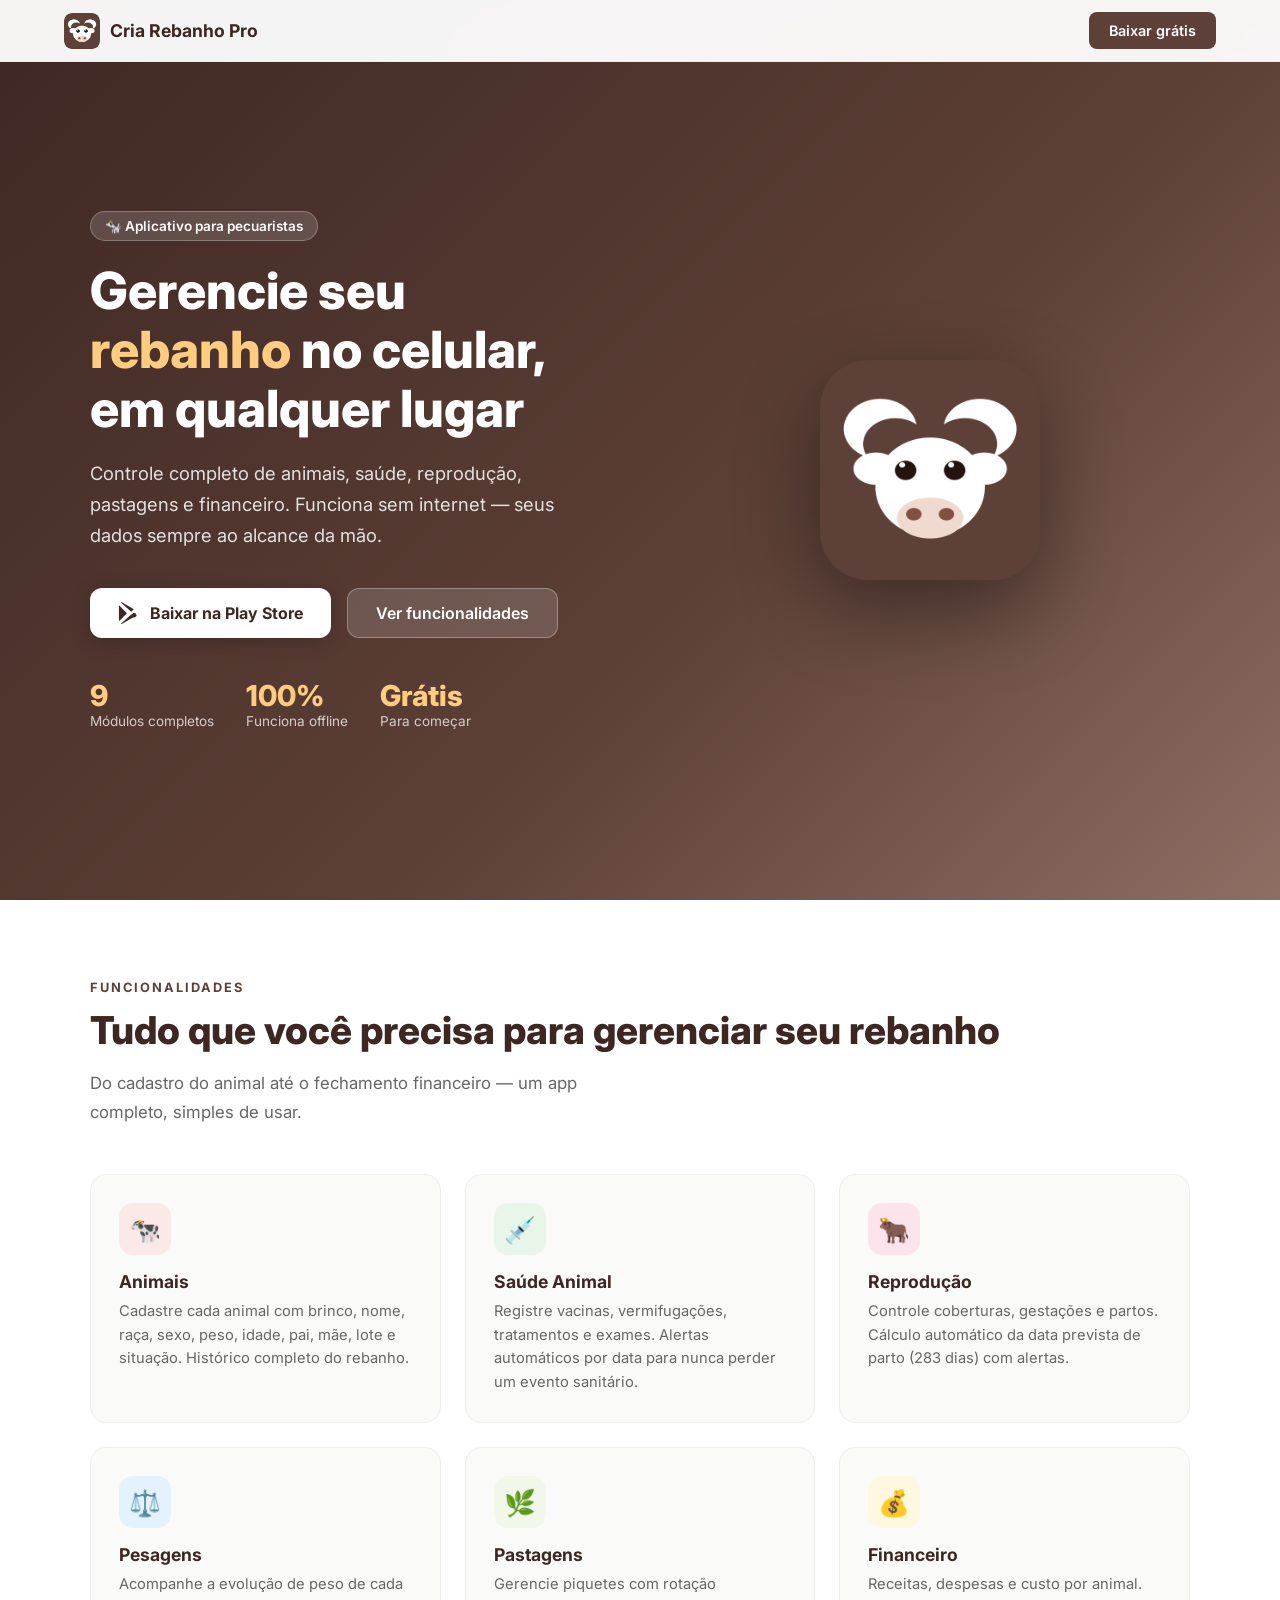
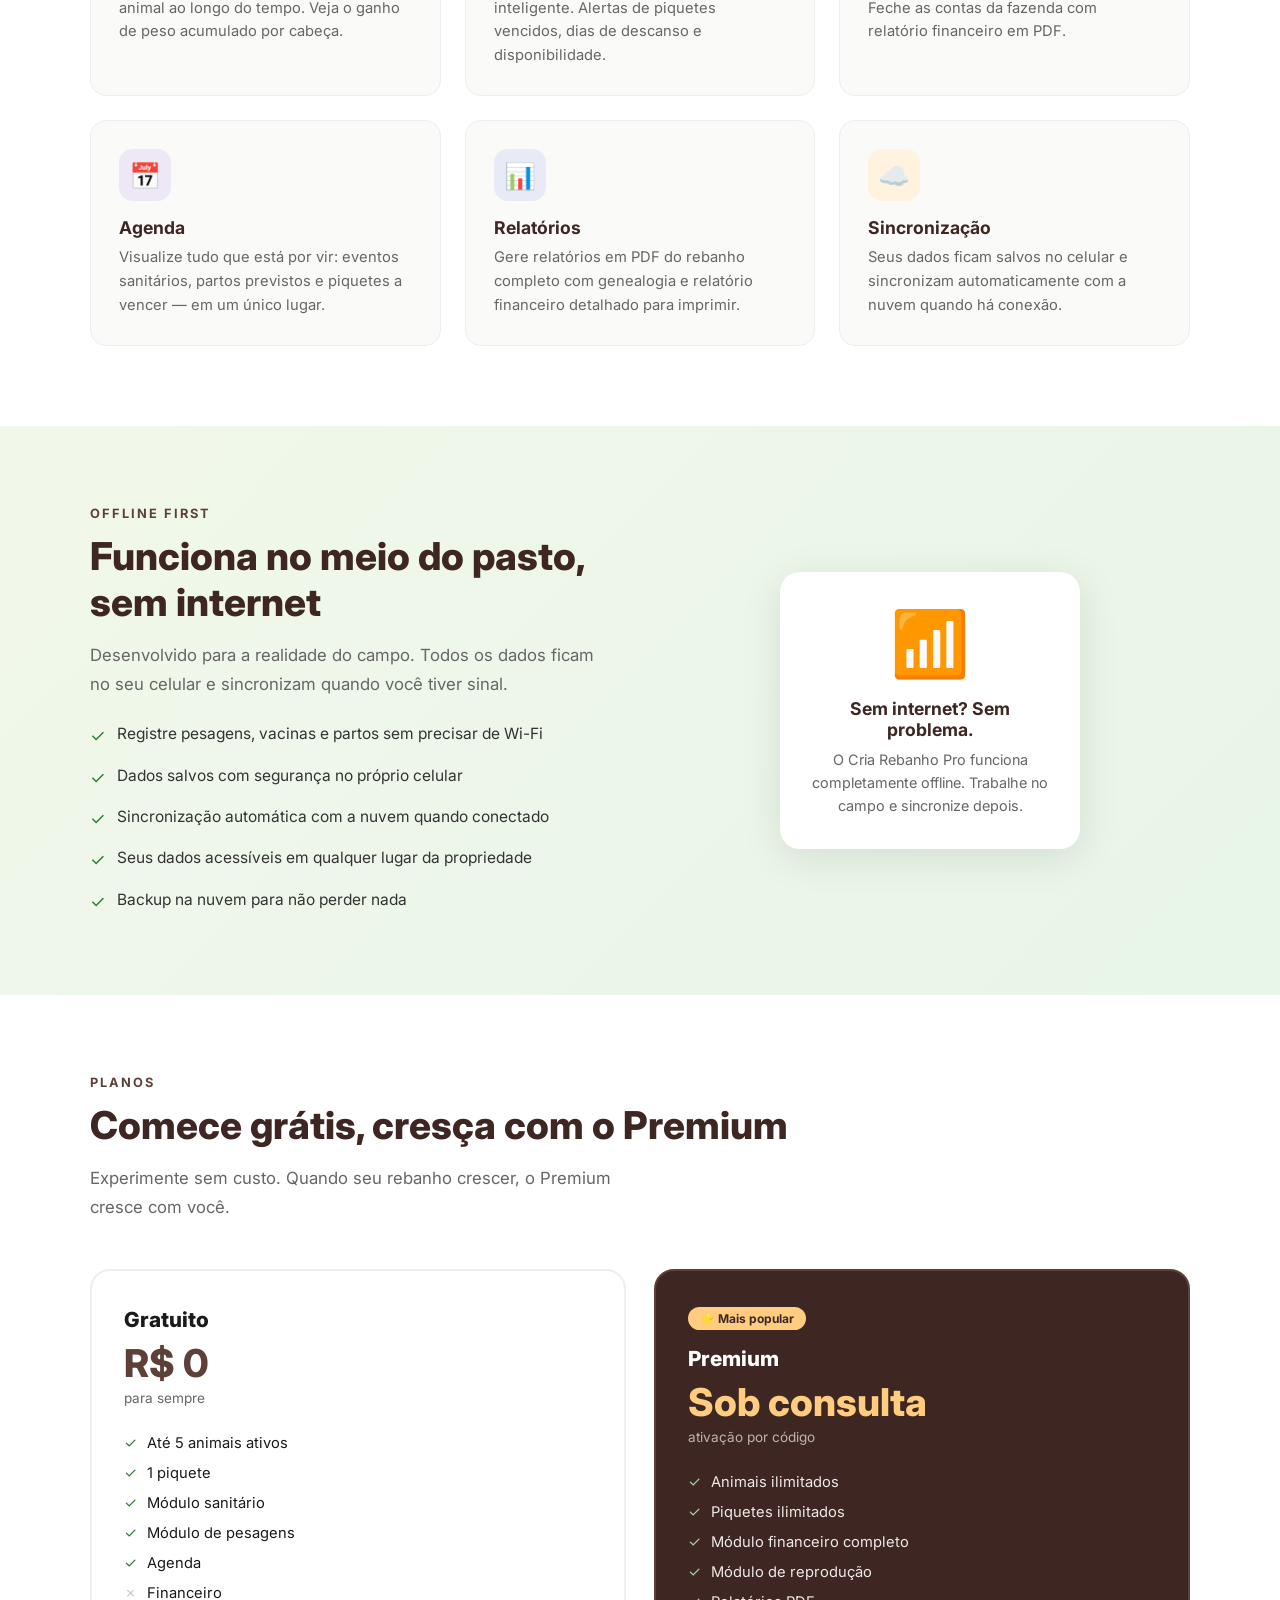
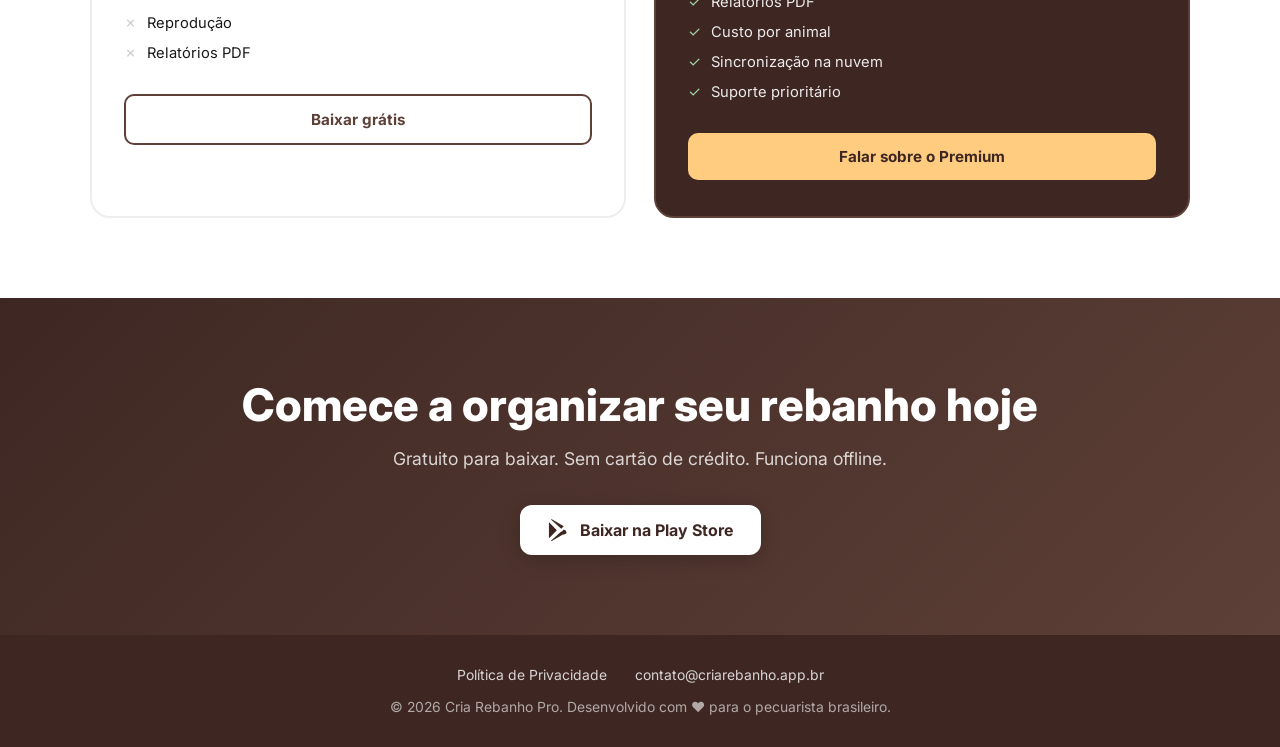
==== index.html @ fad36504 "Site inicial do Cria Rebanho Pro" ====
<!DOCTYPE html>
<html lang="pt-BR">
<head>
  <meta charset="UTF-8">
  <meta name="viewport" content="width=device-width, initial-scale=1.0">
  <title>Cria Rebanho Pro — Gestão de Pecuária no Celular</title>
  <meta name="description" content="Aplicativo de gestão de rebanho bovino para pequenas e médias propriedades rurais. Controle de animais, sanitário, reprodução, pesagens, pastagens e financeiro.">
  <link rel="icon" type="image/png" href="img/icon.png">
  <link href="https://fonts.googleapis.com/css2?family=Inter:wght@400;500;600;700;800&display=swap" rel="stylesheet">
  <style>
    *, *::before, *::after { box-sizing: border-box; margin: 0; padding: 0; }

    :root {
      --marrom: #5D4037;
      --marrom-escuro: #3E2723;
      --marrom-claro: #8D6E63;
      --verde: #2E7D32;
      --laranja: #E65100;
      --bg: #FAFAF8;
      --texto: #1a1a1a;
      --cinza: #666;
    }

    body { font-family: 'Inter', sans-serif; background: var(--bg); color: var(--texto); }

    /* NAV */
    nav {
      position: fixed; top: 0; width: 100%; background: rgba(255,255,255,0.95);
      backdrop-filter: blur(10px); border-bottom: 1px solid #eee;
      display: flex; align-items: center; justify-content: space-between;
      padding: 12px 5%; z-index: 100;
    }
    .nav-logo { display: flex; align-items: center; gap: 10px; text-decoration: none; }
    .nav-logo img { width: 36px; height: 36px; border-radius: 8px; }
    .nav-logo span { font-weight: 700; font-size: 1.1rem; color: var(--marrom-escuro); }
    .nav-btn {
      background: var(--marrom); color: #fff; padding: 10px 20px;
      border-radius: 8px; text-decoration: none; font-weight: 600; font-size: 0.9rem;
      transition: background 0.2s;
    }
    .nav-btn:hover { background: var(--marrom-escuro); }

    /* HERO */
    .hero {
      min-height: 100vh; display: flex; align-items: center;
      background: linear-gradient(135deg, var(--marrom-escuro) 0%, var(--marrom) 60%, #8D6E63 100%);
      padding: 100px 5% 60px;
    }
    .hero-inner { max-width: 1100px; margin: 0 auto; display: flex; align-items: center; gap: 60px; flex-wrap: wrap; }
    .hero-text { flex: 1; min-width: 300px; }
    .hero-badge {
      display: inline-block; background: rgba(255,255,255,0.15); color: #fff;
      padding: 6px 14px; border-radius: 20px; font-size: 0.85rem; font-weight: 600;
      margin-bottom: 20px; border: 1px solid rgba(255,255,255,0.25);
    }
    .hero h1 { font-size: clamp(2rem, 5vw, 3.2rem); font-weight: 800; color: #fff; line-height: 1.15; margin-bottom: 20px; }
    .hero h1 span { color: #FFCC80; }
    .hero p { font-size: 1.15rem; color: rgba(255,255,255,0.85); line-height: 1.7; margin-bottom: 36px; max-width: 520px; }
    .hero-buttons { display: flex; gap: 16px; flex-wrap: wrap; }
    .btn-primary {
      display: flex; align-items: center; gap: 10px;
      background: #fff; color: var(--marrom-escuro);
      padding: 14px 28px; border-radius: 12px; text-decoration: none;
      font-weight: 700; font-size: 1rem; transition: transform 0.2s, box-shadow 0.2s;
      box-shadow: 0 4px 20px rgba(0,0,0,0.2);
    }
    .btn-primary:hover { transform: translateY(-2px); box-shadow: 0 8px 30px rgba(0,0,0,0.3); }
    .btn-secondary {
      display: flex; align-items: center; gap: 10px;
      background: rgba(255,255,255,0.15); color: #fff;
      padding: 14px 28px; border-radius: 12px; text-decoration: none;
      font-weight: 600; font-size: 1rem; border: 1px solid rgba(255,255,255,0.3);
      transition: background 0.2s;
    }
    .btn-secondary:hover { background: rgba(255,255,255,0.25); }
    .hero-image { flex: 1; min-width: 260px; display: flex; justify-content: center; }
    .hero-icon {
      width: 220px; height: 220px; border-radius: 48px;
      box-shadow: 0 30px 80px rgba(0,0,0,0.4);
      animation: float 4s ease-in-out infinite;
    }
    @keyframes float {
      0%, 100% { transform: translateY(0); }
      50% { transform: translateY(-16px); }
    }
    .hero-stats { display: flex; gap: 32px; margin-top: 40px; flex-wrap: wrap; }
    .stat { color: #fff; }
    .stat-num { font-size: 1.8rem; font-weight: 800; color: #FFCC80; }
    .stat-label { font-size: 0.85rem; color: rgba(255,255,255,0.75); }

    /* SEÇÕES */
    section { padding: 80px 5%; }
    .section-inner { max-width: 1100px; margin: 0 auto; }
    .section-tag { font-size: 0.8rem; font-weight: 700; text-transform: uppercase; letter-spacing: 2px; color: var(--marrom); margin-bottom: 12px; }
    .section-title { font-size: clamp(1.6rem, 3vw, 2.4rem); font-weight: 800; color: var(--marrom-escuro); margin-bottom: 16px; }
    .section-sub { font-size: 1.05rem; color: var(--cinza); max-width: 560px; line-height: 1.7; }

    /* MÓDULOS */
    .modulos { background: #fff; }
    .modulos-grid {
      display: grid; grid-template-columns: repeat(auto-fit, minmax(280px, 1fr));
      gap: 24px; margin-top: 48px;
    }
    .modulo-card {
      background: var(--bg); border-radius: 16px; padding: 28px;
      border: 1px solid #eee; transition: transform 0.2s, box-shadow 0.2s;
    }
    .modulo-card:hover { transform: translateY(-4px); box-shadow: 0 12px 40px rgba(0,0,0,0.08); }
    .modulo-icon {
      width: 52px; height: 52px; border-radius: 14px;
      display: flex; align-items: center; justify-content: center;
      font-size: 1.6rem; margin-bottom: 16px;
    }
    .modulo-card h3 { font-size: 1.1rem; font-weight: 700; color: var(--marrom-escuro); margin-bottom: 8px; }
    .modulo-card p { font-size: 0.92rem; color: var(--cinza); line-height: 1.6; }

    /* FUNCIONA OFFLINE */
    .offline { background: linear-gradient(135deg, #F1F8E9, #E8F5E9); }
    .offline-inner { display: flex; align-items: center; gap: 60px; flex-wrap: wrap; }
    .offline-text { flex: 1; min-width: 280px; }
    .offline-list { list-style: none; margin-top: 24px; display: flex; flex-direction: column; gap: 14px; }
    .offline-list li { display: flex; align-items: flex-start; gap: 12px; font-size: 0.97rem; color: #333; line-height: 1.5; }
    .check { color: var(--verde); font-size: 1.1rem; margin-top: 1px; }
    .offline-visual { flex: 1; min-width: 260px; display: flex; justify-content: center; }
    .offline-box {
      background: #fff; border-radius: 20px; padding: 32px;
      box-shadow: 0 8px 40px rgba(0,0,0,0.1); text-align: center; max-width: 300px;
    }
    .offline-box .icon-big { font-size: 4rem; margin-bottom: 16px; }
    .offline-box h4 { font-size: 1.1rem; font-weight: 700; color: var(--marrom-escuro); margin-bottom: 8px; }
    .offline-box p { font-size: 0.9rem; color: var(--cinza); line-height: 1.6; }

    /* PLANOS */
    .planos { background: #fff; }
    .planos-grid { display: grid; grid-template-columns: repeat(auto-fit, minmax(280px, 1fr)); gap: 28px; margin-top: 48px; }
    .plano-card {
      border-radius: 20px; padding: 36px 32px; border: 2px solid #eee;
      transition: transform 0.2s;
    }
    .plano-card:hover { transform: translateY(-4px); }
    .plano-card.destaque { border-color: var(--marrom); background: var(--marrom-escuro); color: #fff; }
    .plano-badge {
      display: inline-block; background: #FFCC80; color: var(--marrom-escuro);
      padding: 4px 12px; border-radius: 20px; font-size: 0.75rem; font-weight: 700;
      margin-bottom: 16px;
    }
    .plano-nome { font-size: 1.3rem; font-weight: 800; margin-bottom: 8px; }
    .plano-card.destaque .plano-nome { color: #fff; }
    .plano-preco { font-size: 2.4rem; font-weight: 800; color: var(--marrom); margin-bottom: 4px; }
    .plano-card.destaque .plano-preco { color: #FFCC80; }
    .plano-periodo { font-size: 0.85rem; color: var(--cinza); margin-bottom: 28px; }
    .plano-card.destaque .plano-periodo { color: rgba(255,255,255,0.65); }
    .plano-lista { list-style: none; display: flex; flex-direction: column; gap: 12px; }
    .plano-lista li { display: flex; align-items: center; gap: 10px; font-size: 0.92rem; }
    .plano-card.destaque .plano-lista li { color: rgba(255,255,255,0.9); }
    .plano-lista .ok { color: var(--verde); }
    .plano-card.destaque .plano-lista .ok { color: #A5D6A7; }
    .plano-lista .no { color: #ccc; }
    .plano-btn {
      display: block; text-align: center; margin-top: 32px;
      padding: 14px; border-radius: 10px; text-decoration: none;
      font-weight: 700; font-size: 0.95rem; transition: opacity 0.2s;
    }
    .plano-btn:hover { opacity: 0.85; }
    .plano-btn.outline { border: 2px solid var(--marrom); color: var(--marrom); }
    .plano-btn.filled { background: #FFCC80; color: var(--marrom-escuro); }

    /* CTA */
    .cta {
      background: linear-gradient(135deg, var(--marrom-escuro), var(--marrom));
      text-align: center; padding: 80px 5%;
    }
    .cta h2 { font-size: clamp(1.8rem, 4vw, 2.8rem); font-weight: 800; color: #fff; margin-bottom: 16px; }
    .cta p { font-size: 1.1rem; color: rgba(255,255,255,0.8); margin-bottom: 36px; }
    .cta .btn-primary { display: inline-flex; }

    /* FOOTER */
    footer {
      background: var(--marrom-escuro); color: rgba(255,255,255,0.6);
      text-align: center; padding: 32px 5%; font-size: 0.87rem;
    }
    footer a { color: rgba(255,255,255,0.8); text-decoration: none; }
    footer a:hover { color: #fff; }
    .footer-links { display: flex; justify-content: center; gap: 28px; margin-bottom: 16px; flex-wrap: wrap; }

    /* RESPONSIVO */
    @media (max-width: 640px) {
      .hero-inner { flex-direction: column-reverse; text-align: center; }
      .hero p { margin: 0 auto 36px; }
      .hero-buttons { justify-content: center; }
      .hero-stats { justify-content: center; }
      .offline-inner { flex-direction: column; text-align: center; }
    }
  </style>
</head>
<body>

<!-- NAV -->
<nav>
  <a href="#" class="nav-logo">
    <img src="img/icon.png" alt="Cria Rebanho Pro">
    <span>Cria Rebanho Pro</span>
  </a>
  <a href="#download" class="nav-btn">Baixar grátis</a>
</nav>

<!-- HERO -->
<section class="hero">
  <div class="hero-inner">
    <div class="hero-text">
      <div class="hero-badge">🐄 Aplicativo para pecuaristas</div>
      <h1>Gerencie seu <span>rebanho</span> no celular, em qualquer lugar</h1>
      <p>Controle completo de animais, saúde, reprodução, pastagens e financeiro. Funciona sem internet — seus dados sempre ao alcance da mão.</p>
      <div class="hero-buttons">
        <a href="#download" class="btn-primary">
          <svg width="22" height="22" viewBox="0 0 24 24" fill="currentColor"><path d="M3.18 23.76c.3.17.64.24.98.2l13.08-7.55-2.82-2.82-11.24 10.17zm-1.8-20.3C1.14 3.8 1 4.19 1 4.64v14.72c0 .45.14.84.38 1.18l.06.06 8.25-8.25v-.19L1.44 3.9l-.06.06zm18.34 9.46l-2.52-1.46-2.89 2.89 2.89 2.89 2.54-1.47c.72-.42.72-1.43-.02-1.85zM4.16.24L17.24 7.8l-2.82 2.82L3.18.44A1.2 1.2 0 0 1 4.16.24z"/></svg>
          Baixar na Play Store
        </a>
        <a href="#modulos" class="btn-secondary">Ver funcionalidades</a>
      </div>
      <div class="hero-stats">
        <div class="stat">
          <div class="stat-num">9</div>
          <div class="stat-label">Módulos completos</div>
        </div>
        <div class="stat">
          <div class="stat-num">100%</div>
          <div class="stat-label">Funciona offline</div>
        </div>
        <div class="stat">
          <div class="stat-num">Grátis</div>
          <div class="stat-label">Para começar</div>
        </div>
      </div>
    </div>
    <div class="hero-image">
      <img src="img/icon.png" alt="Cria Rebanho Pro" class="hero-icon">
    </div>
  </div>
</section>

<!-- MÓDULOS -->
<section class="modulos" id="modulos">
  <div class="section-inner">
    <div class="section-tag">Funcionalidades</div>
    <h2 class="section-title">Tudo que você precisa para gerenciar seu rebanho</h2>
    <p class="section-sub">Do cadastro do animal até o fechamento financeiro — um app completo, simples de usar.</p>
    <div class="modulos-grid">
      <div class="modulo-card">
        <div class="modulo-icon" style="background:#FBE9E7;">🐄</div>
        <h3>Animais</h3>
        <p>Cadastre cada animal com brinco, nome, raça, sexo, peso, idade, pai, mãe, lote e situação. Histórico completo do rebanho.</p>
      </div>
      <div class="modulo-card">
        <div class="modulo-icon" style="background:#E8F5E9;">💉</div>
        <h3>Saúde Animal</h3>
        <p>Registre vacinas, vermifugações, tratamentos e exames. Alertas automáticos por data para nunca perder um evento sanitário.</p>
      </div>
      <div class="modulo-card">
        <div class="modulo-icon" style="background:#FCE4EC;">🐂</div>
        <h3>Reprodução</h3>
        <p>Controle coberturas, gestações e partos. Cálculo automático da data prevista de parto (283 dias) com alertas.</p>
      </div>
      <div class="modulo-card">
        <div class="modulo-icon" style="background:#E3F2FD;">⚖️</div>
        <h3>Pesagens</h3>
        <p>Acompanhe a evolução de peso de cada animal ao longo do tempo. Veja o ganho de peso acumulado por cabeça.</p>
      </div>
      <div class="modulo-card">
        <div class="modulo-icon" style="background:#F1F8E9;">🌿</div>
        <h3>Pastagens</h3>
        <p>Gerencie piquetes com rotação inteligente. Alertas de piquetes vencidos, dias de descanso e disponibilidade.</p>
      </div>
      <div class="modulo-card">
        <div class="modulo-icon" style="background:#FFF8E1;">💰</div>
        <h3>Financeiro</h3>
        <p>Receitas, despesas e custo por animal. Feche as contas da fazenda com relatório financeiro em PDF.</p>
      </div>
      <div class="modulo-card">
        <div class="modulo-icon" style="background:#EDE7F6;">📅</div>
        <h3>Agenda</h3>
        <p>Visualize tudo que está por vir: eventos sanitários, partos previstos e piquetes a vencer — em um único lugar.</p>
      </div>
      <div class="modulo-card">
        <div class="modulo-icon" style="background:#E8EAF6;">📊</div>
        <h3>Relatórios</h3>
        <p>Gere relatórios em PDF do rebanho completo com genealogia e relatório financeiro detalhado para imprimir.</p>
      </div>
      <div class="modulo-card">
        <div class="modulo-icon" style="background:#FFF3E0;">☁️</div>
        <h3>Sincronização</h3>
        <p>Seus dados ficam salvos no celular e sincronizam automaticamente com a nuvem quando há conexão.</p>
      </div>
    </div>
  </div>
</section>

<!-- OFFLINE -->
<section class="offline">
  <div class="section-inner offline-inner">
    <div class="offline-text">
      <div class="section-tag">Offline First</div>
      <h2 class="section-title">Funciona no meio do pasto, sem internet</h2>
      <p class="section-sub">Desenvolvido para a realidade do campo. Todos os dados ficam no seu celular e sincronizam quando você tiver sinal.</p>
      <ul class="offline-list">
        <li><span class="check">✓</span> Registre pesagens, vacinas e partos sem precisar de Wi-Fi</li>
        <li><span class="check">✓</span> Dados salvos com segurança no próprio celular</li>
        <li><span class="check">✓</span> Sincronização automática com a nuvem quando conectado</li>
        <li><span class="check">✓</span> Seus dados acessíveis em qualquer lugar da propriedade</li>
        <li><span class="check">✓</span> Backup na nuvem para não perder nada</li>
      </ul>
    </div>
    <div class="offline-visual">
      <div class="offline-box">
        <div class="icon-big">📶</div>
        <h4>Sem internet? Sem problema.</h4>
        <p>O Cria Rebanho Pro funciona completamente offline. Trabalhe no campo e sincronize depois.</p>
      </div>
    </div>
  </div>
</section>

<!-- PLANOS -->
<section class="planos" id="planos">
  <div class="section-inner">
    <div class="section-tag">Planos</div>
    <h2 class="section-title">Comece grátis, cresça com o Premium</h2>
    <p class="section-sub">Experimente sem custo. Quando seu rebanho crescer, o Premium cresce com você.</p>
    <div class="planos-grid">
      <div class="plano-card">
        <div class="plano-nome">Gratuito</div>
        <div class="plano-preco">R$ 0</div>
        <div class="plano-periodo">para sempre</div>
        <ul class="plano-lista">
          <li><span class="ok">✓</span> Até 5 animais ativos</li>
          <li><span class="ok">✓</span> 1 piquete</li>
          <li><span class="ok">✓</span> Módulo sanitário</li>
          <li><span class="ok">✓</span> Módulo de pesagens</li>
          <li><span class="ok">✓</span> Agenda</li>
          <li><span class="no">✗</span> Financeiro</li>
          <li><span class="no">✗</span> Reprodução</li>
          <li><span class="no">✗</span> Relatórios PDF</li>
        </ul>
        <a href="#download" class="plano-btn outline">Baixar grátis</a>
      </div>
      <div class="plano-card destaque">
        <div class="plano-badge">⭐ Mais popular</div>
        <div class="plano-nome">Premium</div>
        <div class="plano-preco">Sob consulta</div>
        <div class="plano-periodo">ativação por código</div>
        <ul class="plano-lista">
          <li><span class="ok">✓</span> Animais ilimitados</li>
          <li><span class="ok">✓</span> Piquetes ilimitados</li>
          <li><span class="ok">✓</span> Módulo financeiro completo</li>
          <li><span class="ok">✓</span> Módulo de reprodução</li>
          <li><span class="ok">✓</span> Relatórios PDF</li>
          <li><span class="ok">✓</span> Custo por animal</li>
          <li><span class="ok">✓</span> Sincronização na nuvem</li>
          <li><span class="ok">✓</span> Suporte prioritário</li>
        </ul>
        <a href="mailto:contato@criarebanho.app.br" class="plano-btn filled">Falar sobre o Premium</a>
      </div>
    </div>
  </div>
</section>

<!-- CTA -->
<section class="cta" id="download">
  <h2>Comece a organizar seu rebanho hoje</h2>
  <p>Gratuito para baixar. Sem cartão de crédito. Funciona offline.</p>
  <a href="#" class="btn-primary" style="margin: 0 auto;">
    <svg width="22" height="22" viewBox="0 0 24 24" fill="currentColor"><path d="M3.18 23.76c.3.17.64.24.98.2l13.08-7.55-2.82-2.82-11.24 10.17zm-1.8-20.3C1.14 3.8 1 4.19 1 4.64v14.72c0 .45.14.84.38 1.18l.06.06 8.25-8.25v-.19L1.44 3.9l-.06.06zm18.34 9.46l-2.52-1.46-2.89 2.89 2.89 2.89 2.54-1.47c.72-.42.72-1.43-.02-1.85zM4.16.24L17.24 7.8l-2.82 2.82L3.18.44A1.2 1.2 0 0 1 4.16.24z"/></svg>
    Baixar na Play Store
  </a>
</section>

<!-- FOOTER -->
<footer>
  <div class="footer-links">
    <a href="privacidade.html">Política de Privacidade</a>
    <a href="mailto:contato@criarebanho.app.br">contato@criarebanho.app.br</a>
  </div>
  <p>© 2026 Cria Rebanho Pro. Desenvolvido com ❤️ para o pecuarista brasileiro.</p>
</footer>

</body>
</html>
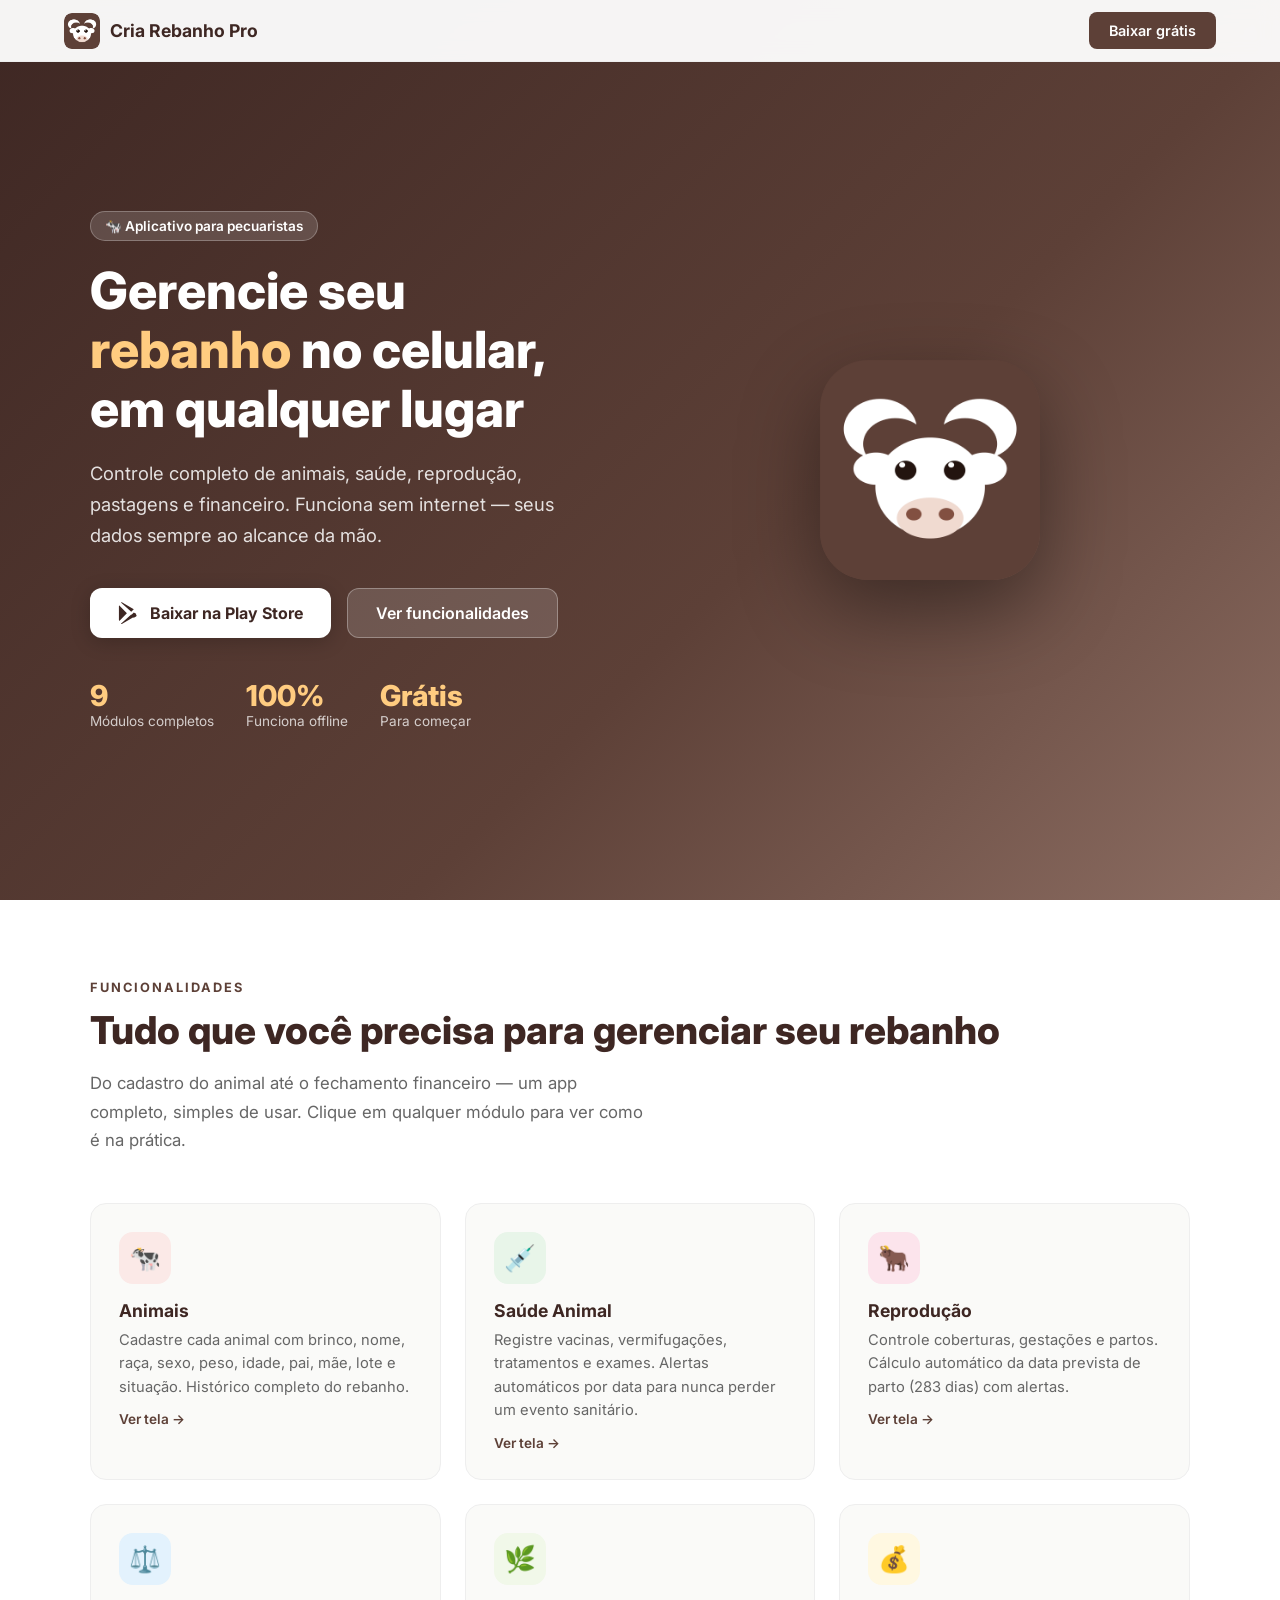
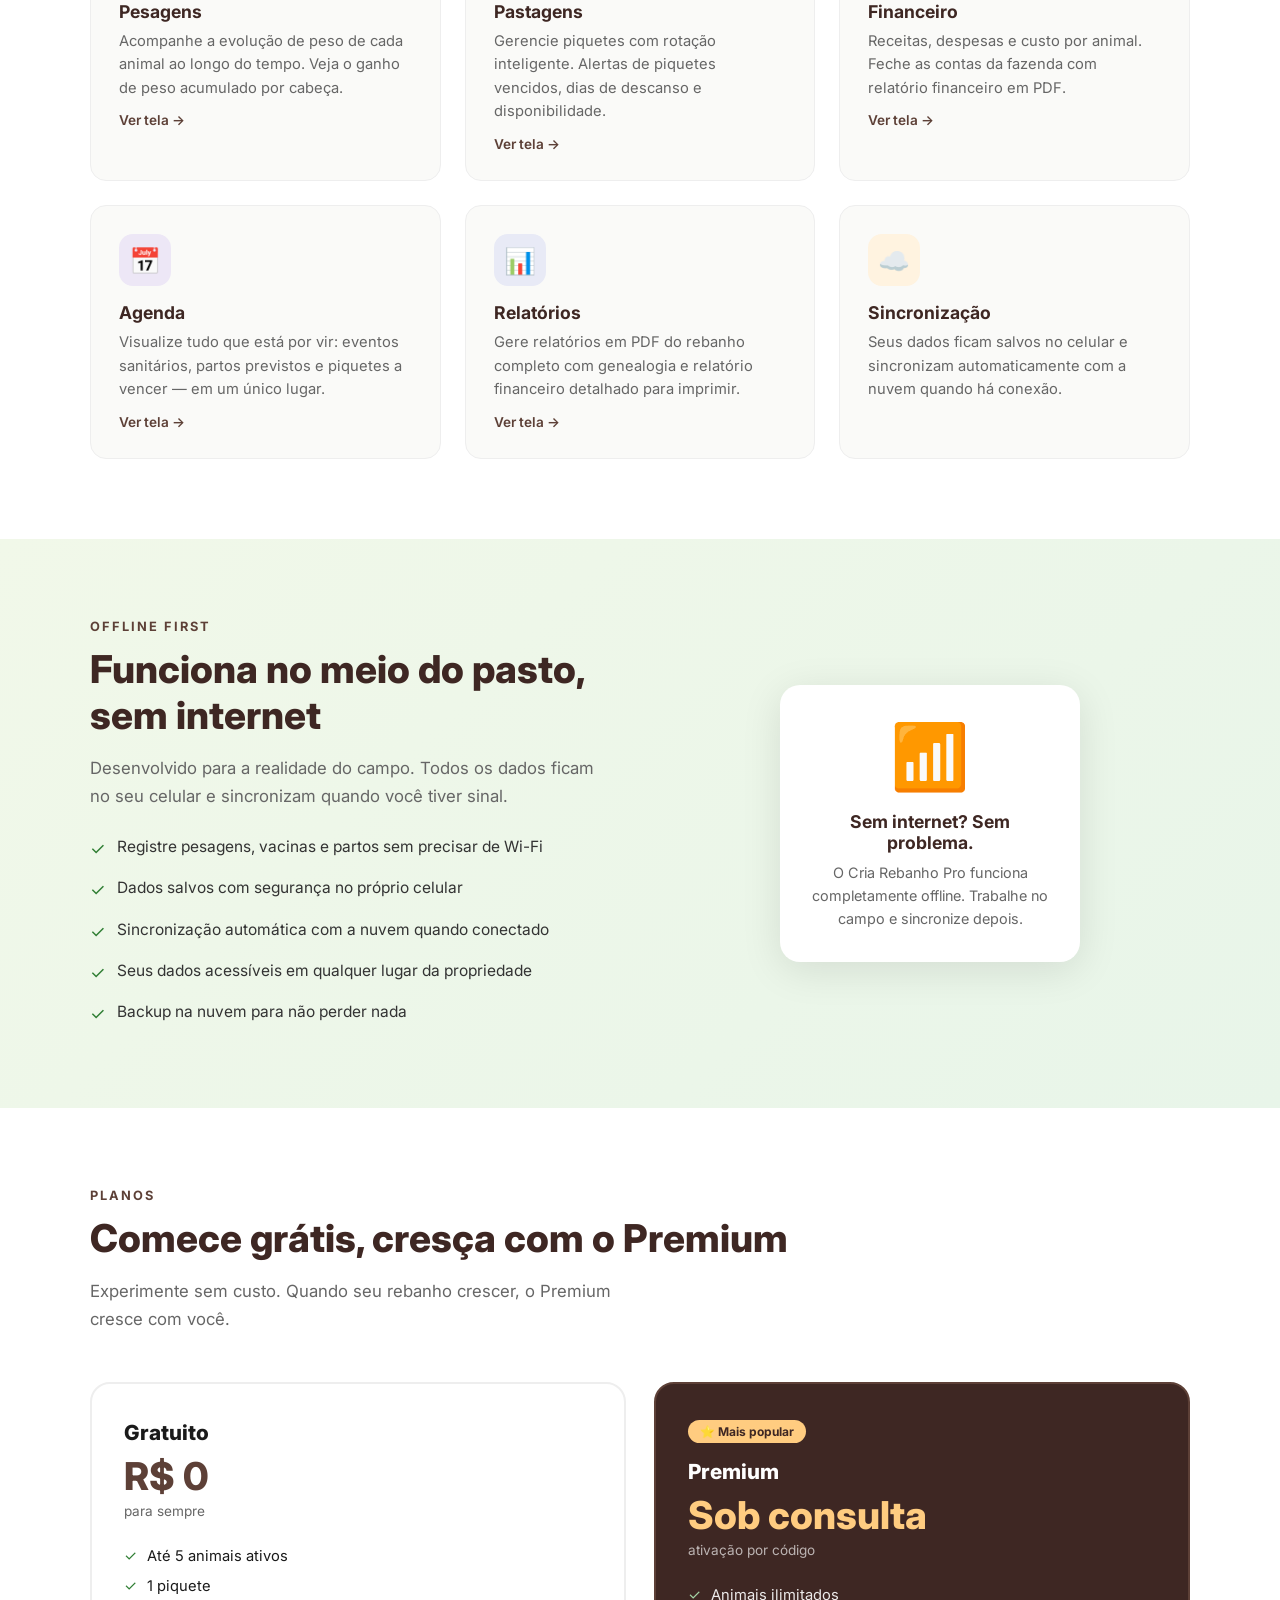
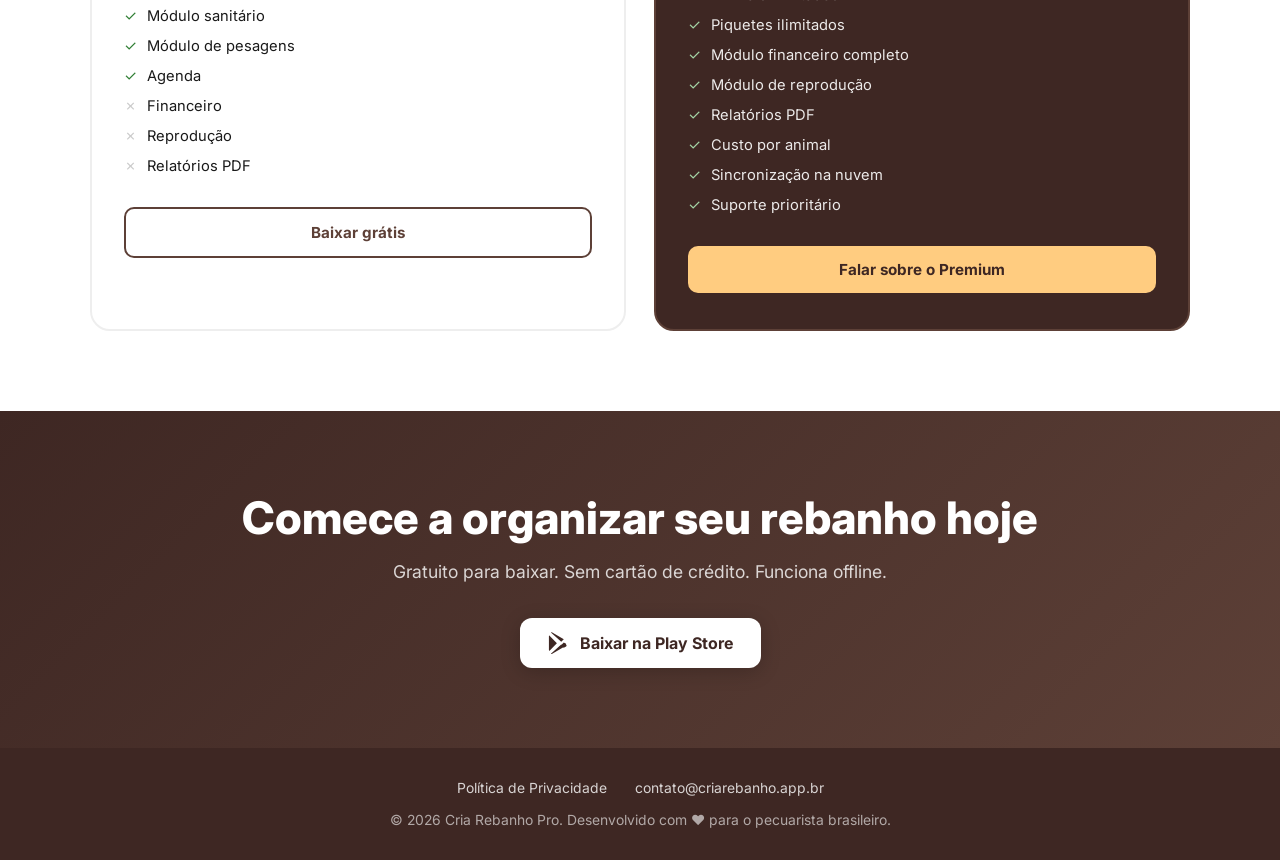
==== commit acc1e9e8: "Adicionar screenshots dos módulos com lightbox" ====
--- a/index.html
+++ b/index.html
@@ -183,6 +183,33 @@
     footer a:hover { color: #fff; }
     .footer-links { display: flex; justify-content: center; gap: 28px; margin-bottom: 16px; flex-wrap: wrap; }
 
+    /* VER TELA */
+    .modulo-card { cursor: pointer; }
+    .ver-tela { margin-top: 12px; font-size: 0.85rem; font-weight: 600; color: var(--marrom); }
+    .modulo-card:hover .ver-tela { text-decoration: underline; }
+
+    /* LIGHTBOX */
+    #lightbox {
+      display: none; position: fixed; inset: 0;
+      background: rgba(0,0,0,0.85); z-index: 999;
+      align-items: center; justify-content: center;
+    }
+    #lightbox.ativo { display: flex; }
+    .lb-inner {
+      position: relative; display: flex; flex-direction: column;
+      align-items: center; gap: 12px; max-height: 90vh;
+    }
+    .lb-titulo { color: #fff; font-weight: 700; font-size: 1rem; }
+    .lb-fechar {
+      position: absolute; top: -40px; right: 0;
+      background: none; border: none; color: #fff;
+      font-size: 1.5rem; cursor: pointer; line-height: 1;
+    }
+    #lb-img {
+      max-height: 80vh; max-width: 90vw;
+      border-radius: 24px; box-shadow: 0 20px 60px rgba(0,0,0,0.5);
+    }
+
     /* RESPONSIVO */
     @media (max-width: 640px) {
       .hero-inner { flex-direction: column-reverse; text-align: center; }
@@ -244,47 +271,55 @@
   <div class="section-inner">
     <div class="section-tag">Funcionalidades</div>
     <h2 class="section-title">Tudo que você precisa para gerenciar seu rebanho</h2>
-    <p class="section-sub">Do cadastro do animal até o fechamento financeiro — um app completo, simples de usar.</p>
+    <p class="section-sub">Do cadastro do animal até o fechamento financeiro — um app completo, simples de usar. Clique em qualquer módulo para ver como é na prática.</p>
     <div class="modulos-grid">
-      <div class="modulo-card">
+      <div class="modulo-card" onclick="abrirScreen('img/screen_animais.png','Animais')">
         <div class="modulo-icon" style="background:#FBE9E7;">🐄</div>
         <h3>Animais</h3>
         <p>Cadastre cada animal com brinco, nome, raça, sexo, peso, idade, pai, mãe, lote e situação. Histórico completo do rebanho.</p>
-      </div>
-      <div class="modulo-card">
+        <div class="ver-tela">Ver tela →</div>
+      </div>
+      <div class="modulo-card" onclick="abrirScreen('img/screen_sanitario.png','Saúde Animal')">
         <div class="modulo-icon" style="background:#E8F5E9;">💉</div>
         <h3>Saúde Animal</h3>
         <p>Registre vacinas, vermifugações, tratamentos e exames. Alertas automáticos por data para nunca perder um evento sanitário.</p>
-      </div>
-      <div class="modulo-card">
+        <div class="ver-tela">Ver tela →</div>
+      </div>
+      <div class="modulo-card" onclick="abrirScreen('img/screen_reproducao.png','Reprodução')">
         <div class="modulo-icon" style="background:#FCE4EC;">🐂</div>
         <h3>Reprodução</h3>
         <p>Controle coberturas, gestações e partos. Cálculo automático da data prevista de parto (283 dias) com alertas.</p>
-      </div>
-      <div class="modulo-card">
+        <div class="ver-tela">Ver tela →</div>
+      </div>
+      <div class="modulo-card" onclick="abrirScreen('img/screen_pesagens.png','Pesagens')">
         <div class="modulo-icon" style="background:#E3F2FD;">⚖️</div>
         <h3>Pesagens</h3>
         <p>Acompanhe a evolução de peso de cada animal ao longo do tempo. Veja o ganho de peso acumulado por cabeça.</p>
-      </div>
-      <div class="modulo-card">
+        <div class="ver-tela">Ver tela →</div>
+      </div>
+      <div class="modulo-card" onclick="abrirScreen('img/screen_pastagens.png','Pastagens')">
         <div class="modulo-icon" style="background:#F1F8E9;">🌿</div>
         <h3>Pastagens</h3>
         <p>Gerencie piquetes com rotação inteligente. Alertas de piquetes vencidos, dias de descanso e disponibilidade.</p>
-      </div>
-      <div class="modulo-card">
+        <div class="ver-tela">Ver tela →</div>
+      </div>
+      <div class="modulo-card" onclick="abrirScreen('img/screen_financeiro.png','Financeiro')">
         <div class="modulo-icon" style="background:#FFF8E1;">💰</div>
         <h3>Financeiro</h3>
         <p>Receitas, despesas e custo por animal. Feche as contas da fazenda com relatório financeiro em PDF.</p>
-      </div>
-      <div class="modulo-card">
+        <div class="ver-tela">Ver tela →</div>
+      </div>
+      <div class="modulo-card" onclick="abrirScreen('img/screen_agenda.png','Agenda')">
         <div class="modulo-icon" style="background:#EDE7F6;">📅</div>
         <h3>Agenda</h3>
         <p>Visualize tudo que está por vir: eventos sanitários, partos previstos e piquetes a vencer — em um único lugar.</p>
-      </div>
-      <div class="modulo-card">
+        <div class="ver-tela">Ver tela →</div>
+      </div>
+      <div class="modulo-card" onclick="abrirScreen('img/screen_relatorios.png','Relatórios')">
         <div class="modulo-icon" style="background:#E8EAF6;">📊</div>
         <h3>Relatórios</h3>
         <p>Gere relatórios em PDF do rebanho completo com genealogia e relatório financeiro detalhado para imprimir.</p>
+        <div class="ver-tela">Ver tela →</div>
       </div>
       <div class="modulo-card">
         <div class="modulo-icon" style="background:#FFF3E0;">☁️</div>
@@ -294,6 +329,15 @@
     </div>
   </div>
 </section>
+
+<!-- LIGHTBOX -->
+<div id="lightbox" onclick="fecharScreen()">
+  <div class="lb-inner" onclick="event.stopPropagation()">
+    <button class="lb-fechar" onclick="fecharScreen()">✕</button>
+    <p class="lb-titulo" id="lb-titulo"></p>
+    <img id="lb-img" src="" alt="">
+  </div>
+</div>
 
 <!-- OFFLINE -->
 <section class="offline">
@@ -383,5 +427,18 @@
   <p>© 2026 Cria Rebanho Pro. Desenvolvido com ❤️ para o pecuarista brasileiro.</p>
 </footer>
 
+<script>
+  function abrirScreen(src, titulo) {
+    document.getElementById('lb-img').src = src;
+    document.getElementById('lb-titulo').textContent = titulo;
+    document.getElementById('lightbox').classList.add('ativo');
+    document.body.style.overflow = 'hidden';
+  }
+  function fecharScreen() {
+    document.getElementById('lightbox').classList.remove('ativo');
+    document.body.style.overflow = '';
+  }
+  document.addEventListener('keydown', e => { if (e.key === 'Escape') fecharScreen(); });
+</script>
 </body>
 </html>
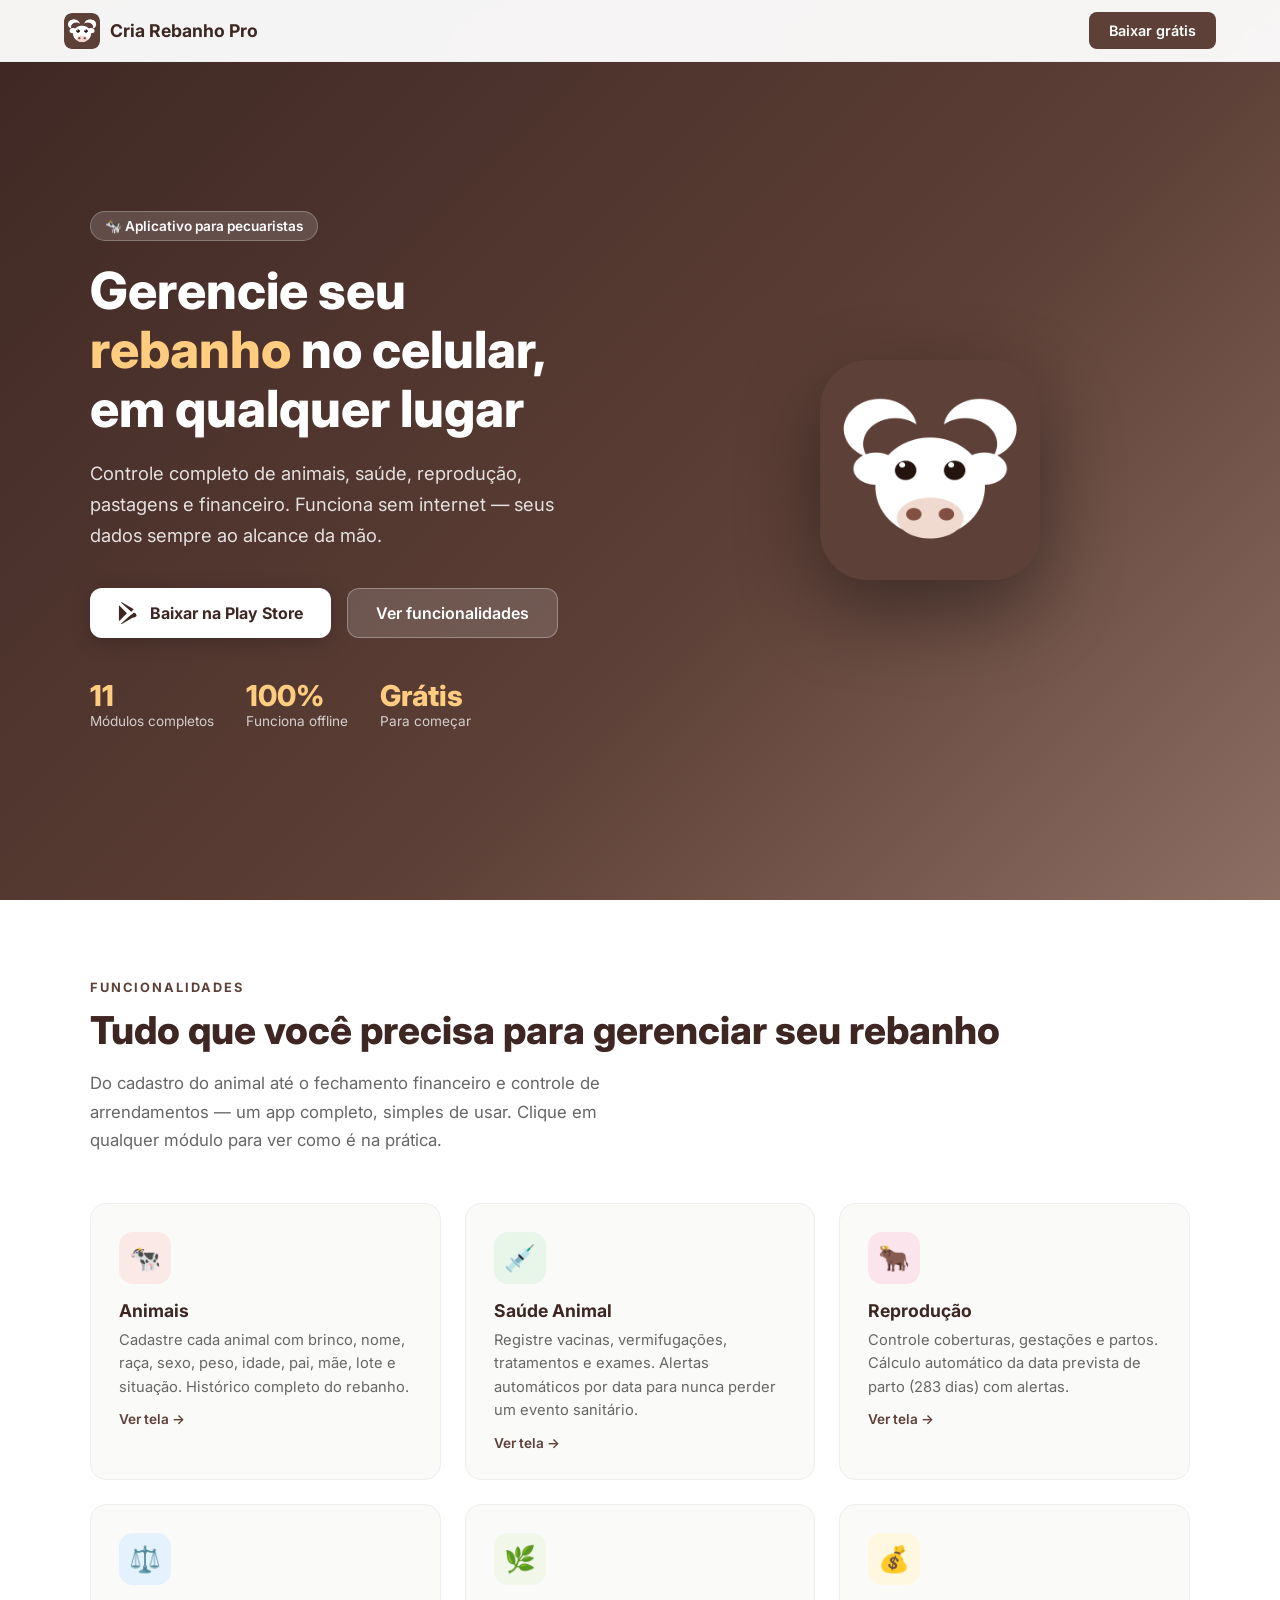
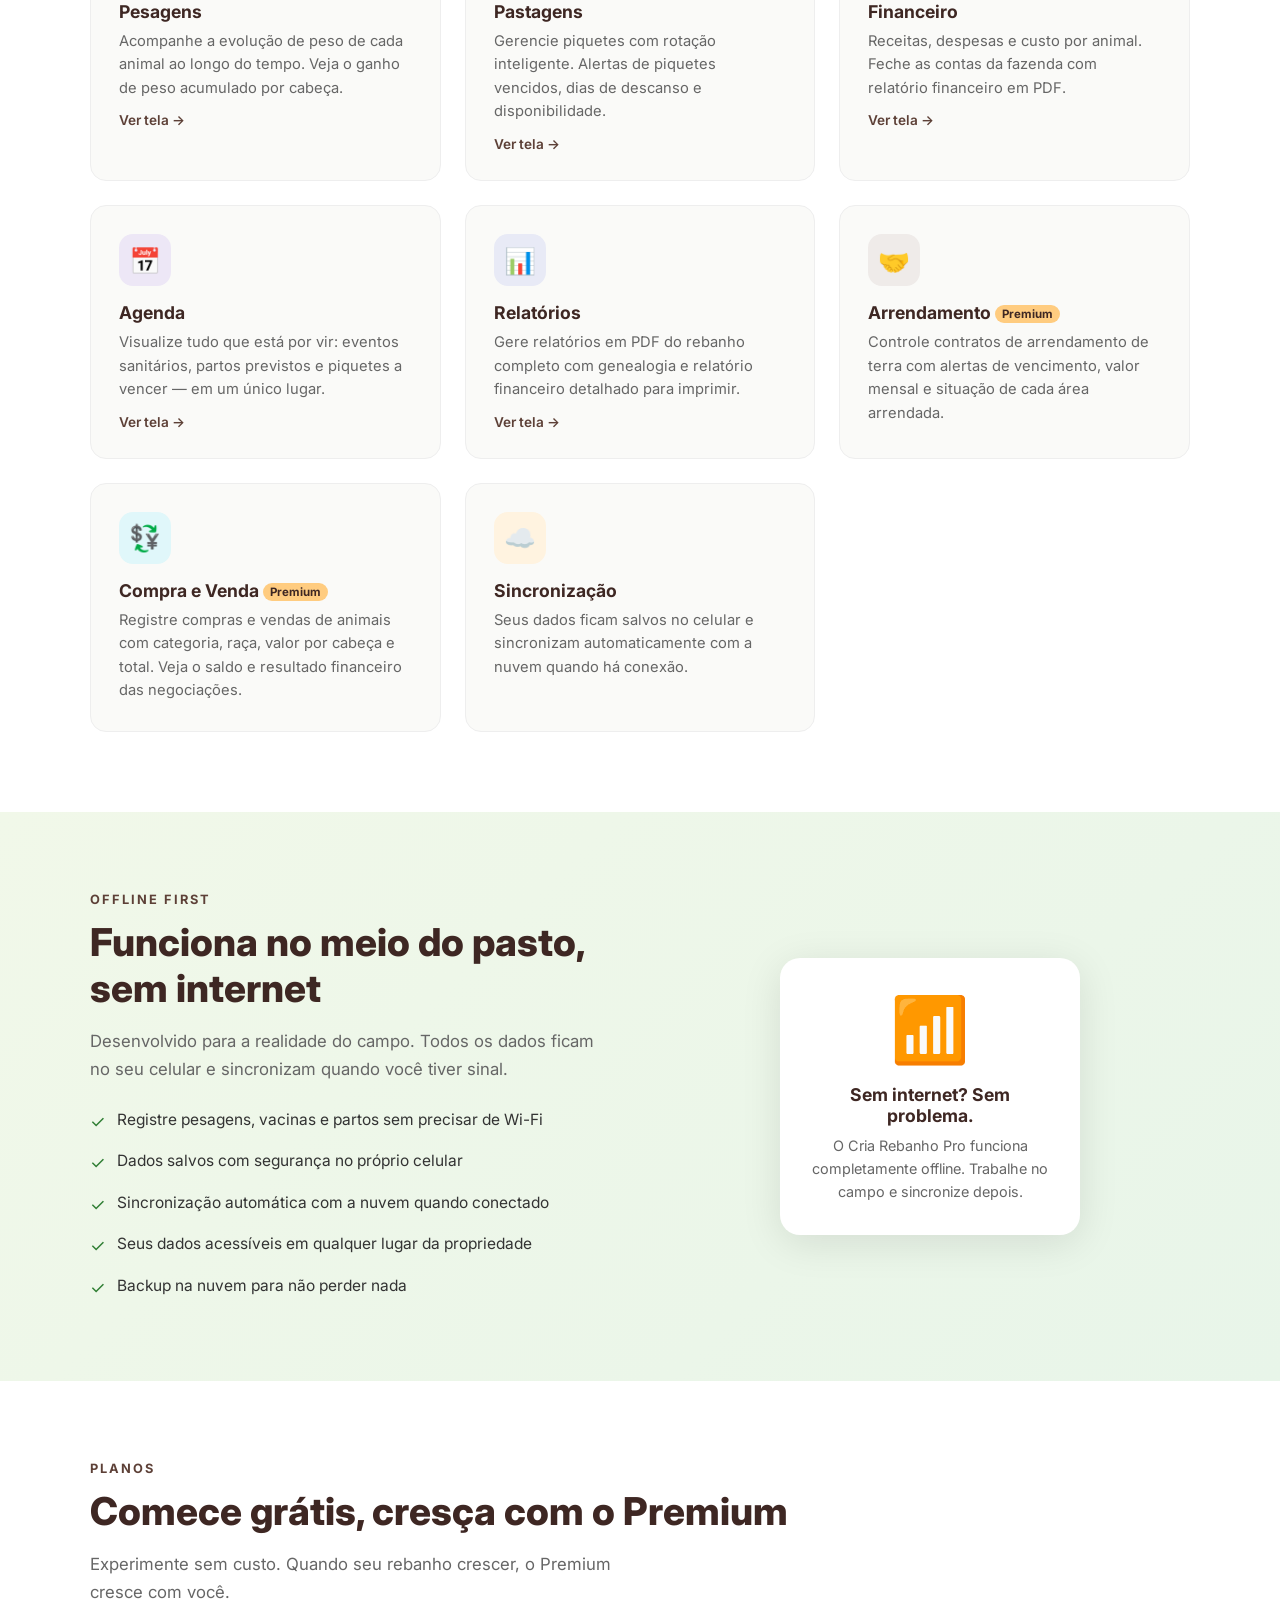
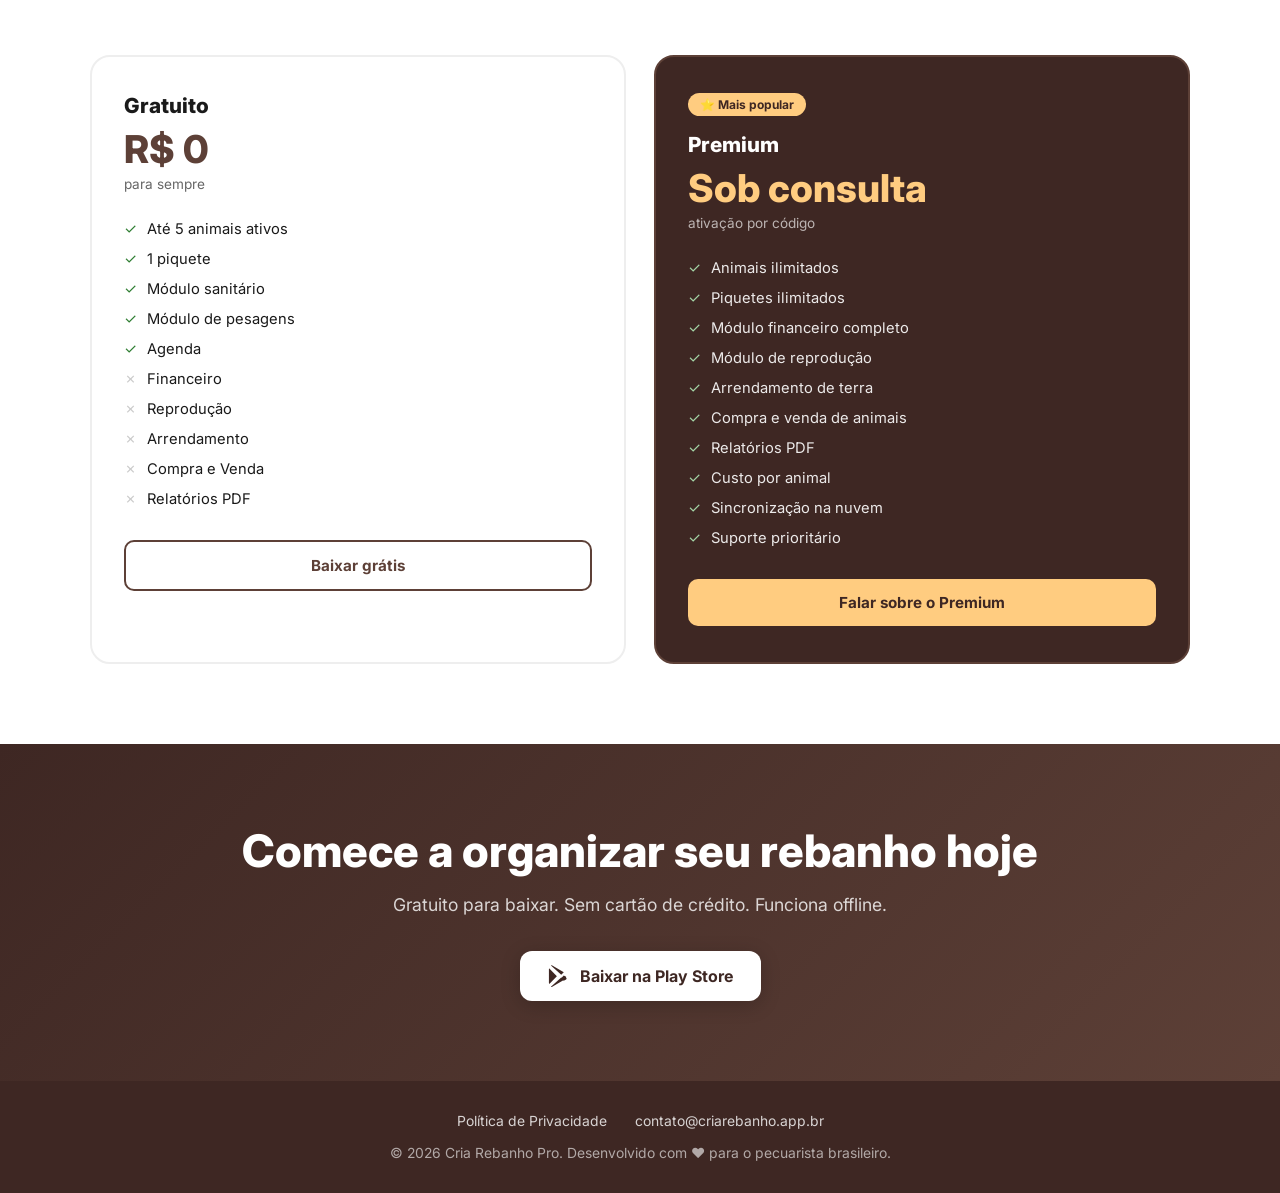
==== commit a453a57a: "Adiciona módulos Arrendamento e Compra/Venda ao site - Contador de módulos atualizado: 9 → 11 - Dois" ====
--- a/index.html
+++ b/index.html
@@ -4,7 +4,7 @@
   <meta charset="UTF-8">
   <meta name="viewport" content="width=device-width, initial-scale=1.0">
   <title>Cria Rebanho Pro — Gestão de Pecuária no Celular</title>
-  <meta name="description" content="Aplicativo de gestão de rebanho bovino para pequenas e médias propriedades rurais. Controle de animais, sanitário, reprodução, pesagens, pastagens e financeiro.">
+  <meta name="description" content="Aplicativo de gestão de rebanho bovino para pequenas e médias propriedades rurais. Controle de animais, sanitário, reprodução, pesagens, pastagens, financeiro, arrendamento e compra/venda de animais.">
   <link rel="icon" type="image/png" href="img/icon.png">
   <link href="https://fonts.googleapis.com/css2?family=Inter:wght@400;500;600;700;800&display=swap" rel="stylesheet">
   <style>
@@ -191,7 +191,7 @@
     /* LIGHTBOX */
     #lightbox {
       display: none; position: fixed; inset: 0;
-      background: rgba(0,0,0,0.85); z-index: 999;
+      background: rgba(0,0,0,0.88); z-index: 999;
       align-items: center; justify-content: center;
     }
     #lightbox.ativo { display: flex; }
@@ -206,9 +206,27 @@
       font-size: 1.5rem; cursor: pointer; line-height: 1;
     }
     #lb-img {
-      max-height: 80vh; max-width: 90vw;
+      max-height: 78vh; max-width: 90vw;
       border-radius: 24px; box-shadow: 0 20px 60px rgba(0,0,0,0.5);
-    }
+      transition: opacity 0.2s;
+    }
+    .lb-nav {
+      display: flex; align-items: center; gap: 20px; margin-top: 4px;
+    }
+    .lb-btn {
+      background: rgba(255,255,255,0.15); border: 1px solid rgba(255,255,255,0.3);
+      color: #fff; width: 40px; height: 40px; border-radius: 50%;
+      font-size: 1.1rem; cursor: pointer; transition: background 0.2s;
+      display: flex; align-items: center; justify-content: center;
+    }
+    .lb-btn:hover { background: rgba(255,255,255,0.3); }
+    .lb-btn:disabled { opacity: 0.3; cursor: default; }
+    .lb-dots { display: flex; gap: 8px; }
+    .lb-dot {
+      width: 8px; height: 8px; border-radius: 50%;
+      background: rgba(255,255,255,0.4); transition: background 0.2s;
+    }
+    .lb-dot.ativo { background: #fff; }
 
     /* RESPONSIVO */
     @media (max-width: 640px) {
@@ -247,7 +265,7 @@
       </div>
       <div class="hero-stats">
         <div class="stat">
-          <div class="stat-num">9</div>
+          <div class="stat-num">11</div>
           <div class="stat-label">Módulos completos</div>
         </div>
         <div class="stat">
@@ -271,55 +289,65 @@
   <div class="section-inner">
     <div class="section-tag">Funcionalidades</div>
     <h2 class="section-title">Tudo que você precisa para gerenciar seu rebanho</h2>
-    <p class="section-sub">Do cadastro do animal até o fechamento financeiro — um app completo, simples de usar. Clique em qualquer módulo para ver como é na prática.</p>
+    <p class="section-sub">Do cadastro do animal até o fechamento financeiro e controle de arrendamentos — um app completo, simples de usar. Clique em qualquer módulo para ver como é na prática.</p>
     <div class="modulos-grid">
-      <div class="modulo-card" onclick="abrirScreen('img/screen_animais.png','Animais')">
+      <div class="modulo-card" onclick="abrirScreens(['img/screen_animais.png','img/screen_animais2.png'],'Animais')">
         <div class="modulo-icon" style="background:#FBE9E7;">🐄</div>
         <h3>Animais</h3>
         <p>Cadastre cada animal com brinco, nome, raça, sexo, peso, idade, pai, mãe, lote e situação. Histórico completo do rebanho.</p>
         <div class="ver-tela">Ver tela →</div>
       </div>
-      <div class="modulo-card" onclick="abrirScreen('img/screen_sanitario.png','Saúde Animal')">
+      <div class="modulo-card" onclick="abrirScreens(['img/screen_sanitario.png','img/screen_sanitario2.png'],'Saúde Animal')">
         <div class="modulo-icon" style="background:#E8F5E9;">💉</div>
         <h3>Saúde Animal</h3>
         <p>Registre vacinas, vermifugações, tratamentos e exames. Alertas automáticos por data para nunca perder um evento sanitário.</p>
         <div class="ver-tela">Ver tela →</div>
       </div>
-      <div class="modulo-card" onclick="abrirScreen('img/screen_reproducao.png','Reprodução')">
+      <div class="modulo-card" onclick="abrirScreens(['img/screen_reproducao.png','img/screen_reproducao2.png'],'Reprodução')">
         <div class="modulo-icon" style="background:#FCE4EC;">🐂</div>
         <h3>Reprodução</h3>
         <p>Controle coberturas, gestações e partos. Cálculo automático da data prevista de parto (283 dias) com alertas.</p>
         <div class="ver-tela">Ver tela →</div>
       </div>
-      <div class="modulo-card" onclick="abrirScreen('img/screen_pesagens.png','Pesagens')">
+      <div class="modulo-card" onclick="abrirScreens(['img/screen_pesagens.png','img/screen_pesagens2.png'],'Pesagens')">
         <div class="modulo-icon" style="background:#E3F2FD;">⚖️</div>
         <h3>Pesagens</h3>
         <p>Acompanhe a evolução de peso de cada animal ao longo do tempo. Veja o ganho de peso acumulado por cabeça.</p>
         <div class="ver-tela">Ver tela →</div>
       </div>
-      <div class="modulo-card" onclick="abrirScreen('img/screen_pastagens.png','Pastagens')">
+      <div class="modulo-card" onclick="abrirScreens(['img/screen_pastagens.png','img/screen_pastagens2.png'],'Pastagens')">
         <div class="modulo-icon" style="background:#F1F8E9;">🌿</div>
         <h3>Pastagens</h3>
         <p>Gerencie piquetes com rotação inteligente. Alertas de piquetes vencidos, dias de descanso e disponibilidade.</p>
         <div class="ver-tela">Ver tela →</div>
       </div>
-      <div class="modulo-card" onclick="abrirScreen('img/screen_financeiro.png','Financeiro')">
+      <div class="modulo-card" onclick="abrirScreens(['img/screen_financeiro.png','img/screen_financeiro2.png'],'Financeiro')">
         <div class="modulo-icon" style="background:#FFF8E1;">💰</div>
         <h3>Financeiro</h3>
         <p>Receitas, despesas e custo por animal. Feche as contas da fazenda com relatório financeiro em PDF.</p>
         <div class="ver-tela">Ver tela →</div>
       </div>
-      <div class="modulo-card" onclick="abrirScreen('img/screen_agenda.png','Agenda')">
+      <div class="modulo-card" onclick="abrirScreens(['img/screen_agenda.png','img/screen_agenda2.png'],'Agenda')">
         <div class="modulo-icon" style="background:#EDE7F6;">📅</div>
         <h3>Agenda</h3>
         <p>Visualize tudo que está por vir: eventos sanitários, partos previstos e piquetes a vencer — em um único lugar.</p>
         <div class="ver-tela">Ver tela →</div>
       </div>
-      <div class="modulo-card" onclick="abrirScreen('img/screen_relatorios.png','Relatórios')">
+      <div class="modulo-card" onclick="abrirScreens(['img/screen_relatorios.png','img/screen_relatorios2.png'],'Relatórios')">
         <div class="modulo-icon" style="background:#E8EAF6;">📊</div>
         <h3>Relatórios</h3>
         <p>Gere relatórios em PDF do rebanho completo com genealogia e relatório financeiro detalhado para imprimir.</p>
         <div class="ver-tela">Ver tela →</div>
+      </div>
+      <div class="modulo-card">
+        <div class="modulo-icon" style="background:#EFEBE9;">🤝</div>
+        <h3>Arrendamento <span style="font-size:0.72rem;background:#FFCC80;color:#3E2723;padding:2px 7px;border-radius:10px;font-weight:700;vertical-align:middle;">Premium</span></h3>
+        <p>Controle contratos de arrendamento de terra com alertas de vencimento, valor mensal e situação de cada área arrendada.</p>
+      </div>
+      <div class="modulo-card">
+        <div class="modulo-icon" style="background:#E0F7FA;">💱</div>
+        <h3>Compra e Venda <span style="font-size:0.72rem;background:#FFCC80;color:#3E2723;padding:2px 7px;border-radius:10px;font-weight:700;vertical-align:middle;">Premium</span></h3>
+        <p>Registre compras e vendas de animais com categoria, raça, valor por cabeça e total. Veja o saldo e resultado financeiro das negociações.</p>
       </div>
       <div class="modulo-card">
         <div class="modulo-icon" style="background:#FFF3E0;">☁️</div>
@@ -336,6 +364,11 @@
     <button class="lb-fechar" onclick="fecharScreen()">✕</button>
     <p class="lb-titulo" id="lb-titulo"></p>
     <img id="lb-img" src="" alt="">
+    <div class="lb-nav" id="lb-nav">
+      <button class="lb-btn" id="lb-prev" onclick="navScreen(-1)">&#8592;</button>
+      <div class="lb-dots" id="lb-dots"></div>
+      <button class="lb-btn" id="lb-next" onclick="navScreen(1)">&#8594;</button>
+    </div>
   </div>
 </div>
 
@@ -383,6 +416,8 @@
           <li><span class="ok">✓</span> Agenda</li>
           <li><span class="no">✗</span> Financeiro</li>
           <li><span class="no">✗</span> Reprodução</li>
+          <li><span class="no">✗</span> Arrendamento</li>
+          <li><span class="no">✗</span> Compra e Venda</li>
           <li><span class="no">✗</span> Relatórios PDF</li>
         </ul>
         <a href="#download" class="plano-btn outline">Baixar grátis</a>
@@ -397,6 +432,8 @@
           <li><span class="ok">✓</span> Piquetes ilimitados</li>
           <li><span class="ok">✓</span> Módulo financeiro completo</li>
           <li><span class="ok">✓</span> Módulo de reprodução</li>
+          <li><span class="ok">✓</span> Arrendamento de terra</li>
+          <li><span class="ok">✓</span> Compra e venda de animais</li>
           <li><span class="ok">✓</span> Relatórios PDF</li>
           <li><span class="ok">✓</span> Custo por animal</li>
           <li><span class="ok">✓</span> Sincronização na nuvem</li>
@@ -428,17 +465,52 @@
 </footer>
 
 <script>
-  function abrirScreen(src, titulo) {
-    document.getElementById('lb-img').src = src;
+  let lbScreens = [], lbIdx = 0;
+
+  function abrirScreens(srcs, titulo) {
+    lbScreens = srcs;
+    lbIdx = 0;
     document.getElementById('lb-titulo').textContent = titulo;
     document.getElementById('lightbox').classList.add('ativo');
     document.body.style.overflow = 'hidden';
+    renderLb();
   }
+
+  function renderLb() {
+    const img = document.getElementById('lb-img');
+    img.style.opacity = '0';
+    img.src = lbScreens[lbIdx];
+    img.onload = () => { img.style.opacity = '1'; };
+
+    document.getElementById('lb-prev').disabled = lbIdx === 0;
+    document.getElementById('lb-next').disabled = lbIdx === lbScreens.length - 1;
+
+    const nav = document.getElementById('lb-nav');
+    nav.style.display = lbScreens.length > 1 ? 'flex' : 'none';
+
+    const dots = document.getElementById('lb-dots');
+    dots.innerHTML = lbScreens.map((_, i) =>
+      `<div class="lb-dot${i === lbIdx ? ' ativo' : ''}" onclick="irScreen(${i})"></div>`
+    ).join('');
+  }
+
+  function navScreen(dir) {
+    const novo = lbIdx + dir;
+    if (novo >= 0 && novo < lbScreens.length) { lbIdx = novo; renderLb(); }
+  }
+
+  function irScreen(i) { lbIdx = i; renderLb(); }
+
   function fecharScreen() {
     document.getElementById('lightbox').classList.remove('ativo');
     document.body.style.overflow = '';
   }
-  document.addEventListener('keydown', e => { if (e.key === 'Escape') fecharScreen(); });
+
+  document.addEventListener('keydown', e => {
+    if (e.key === 'Escape') fecharScreen();
+    if (e.key === 'ArrowLeft') navScreen(-1);
+    if (e.key === 'ArrowRight') navScreen(1);
+  });
 </script>
 </body>
 </html>
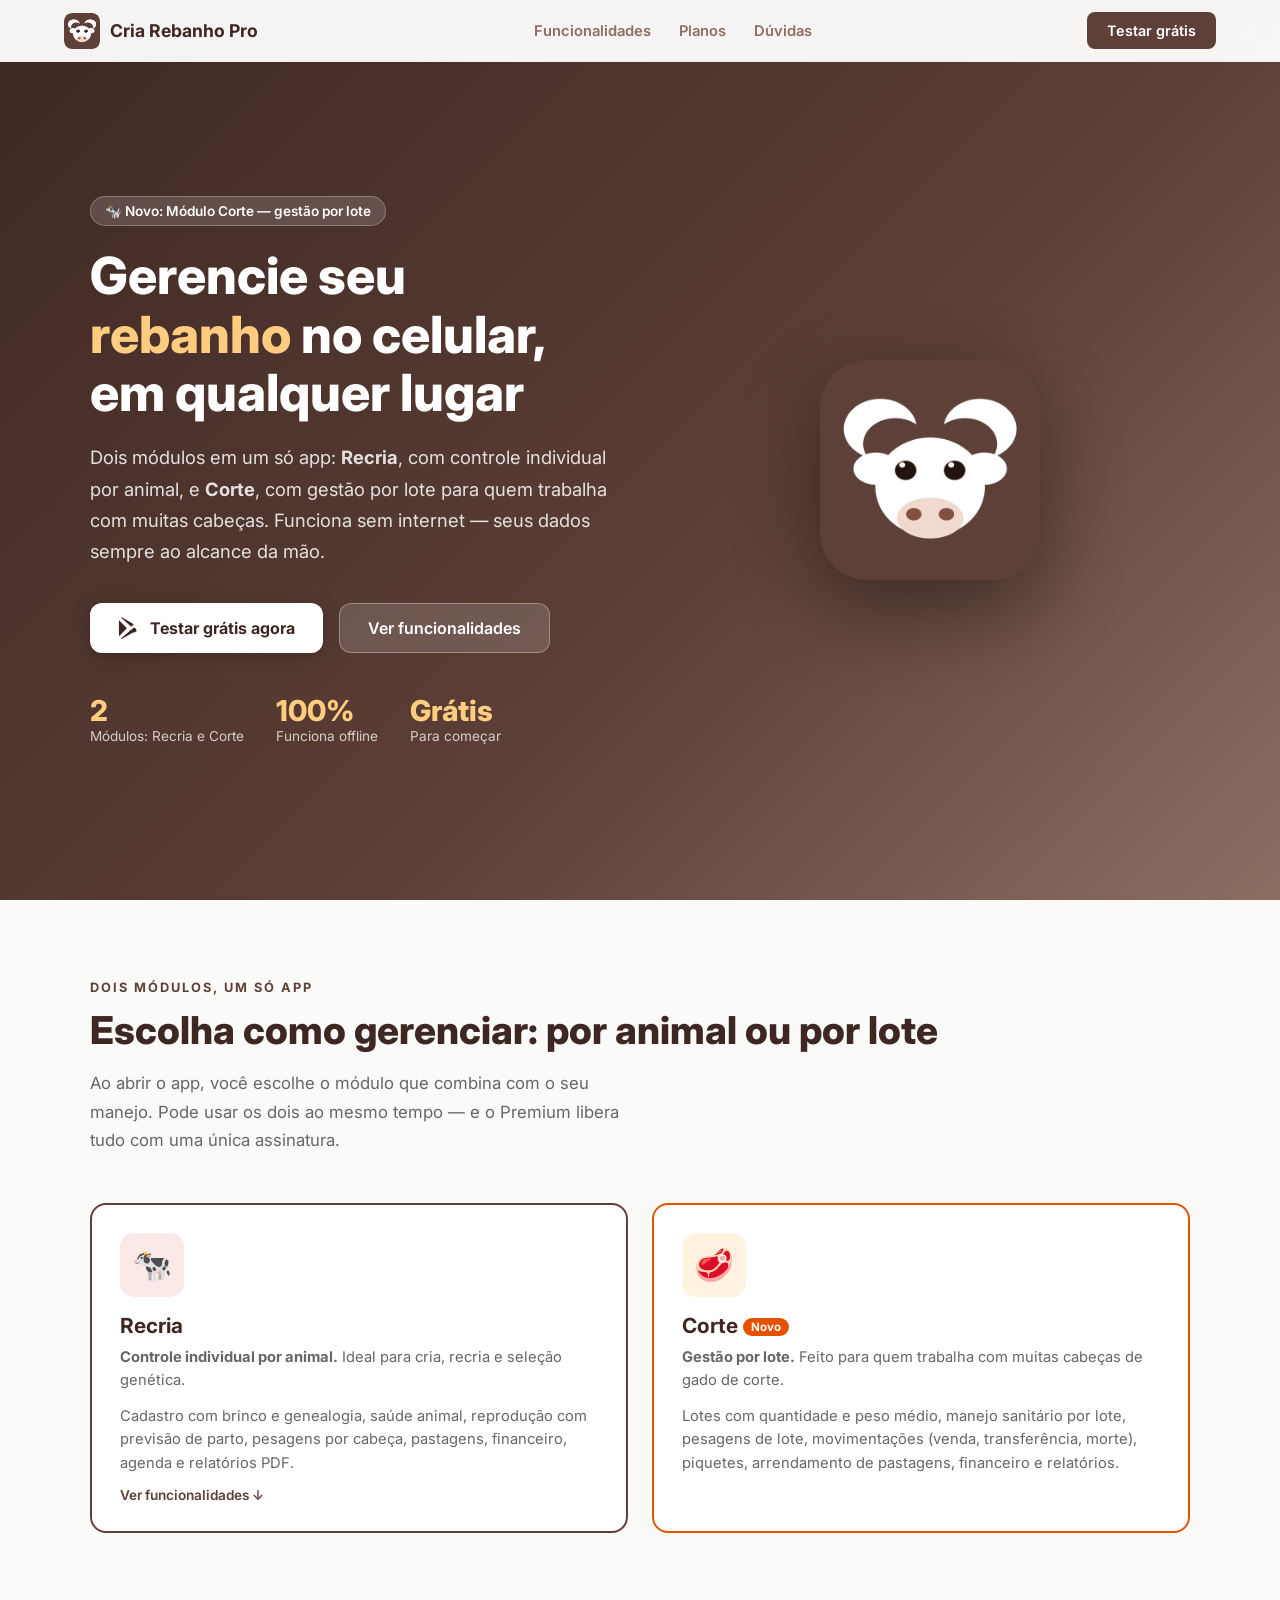
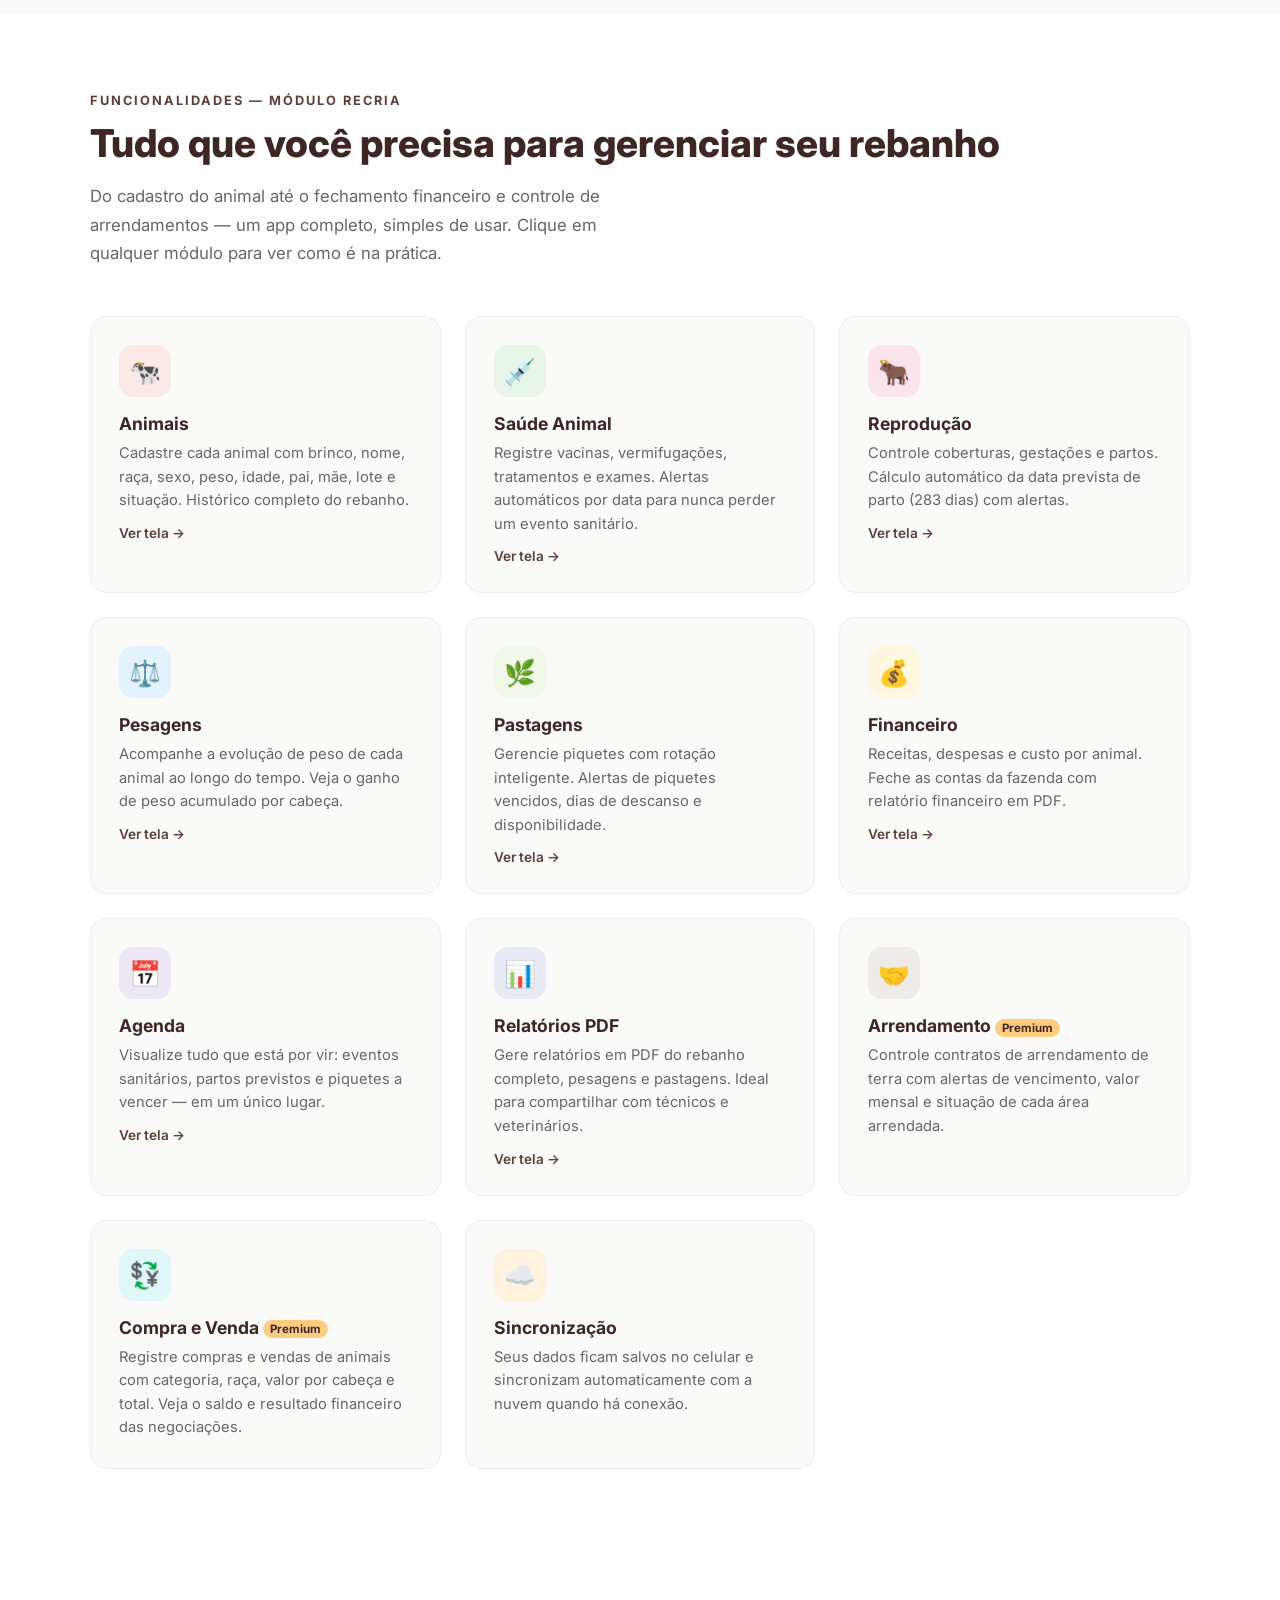
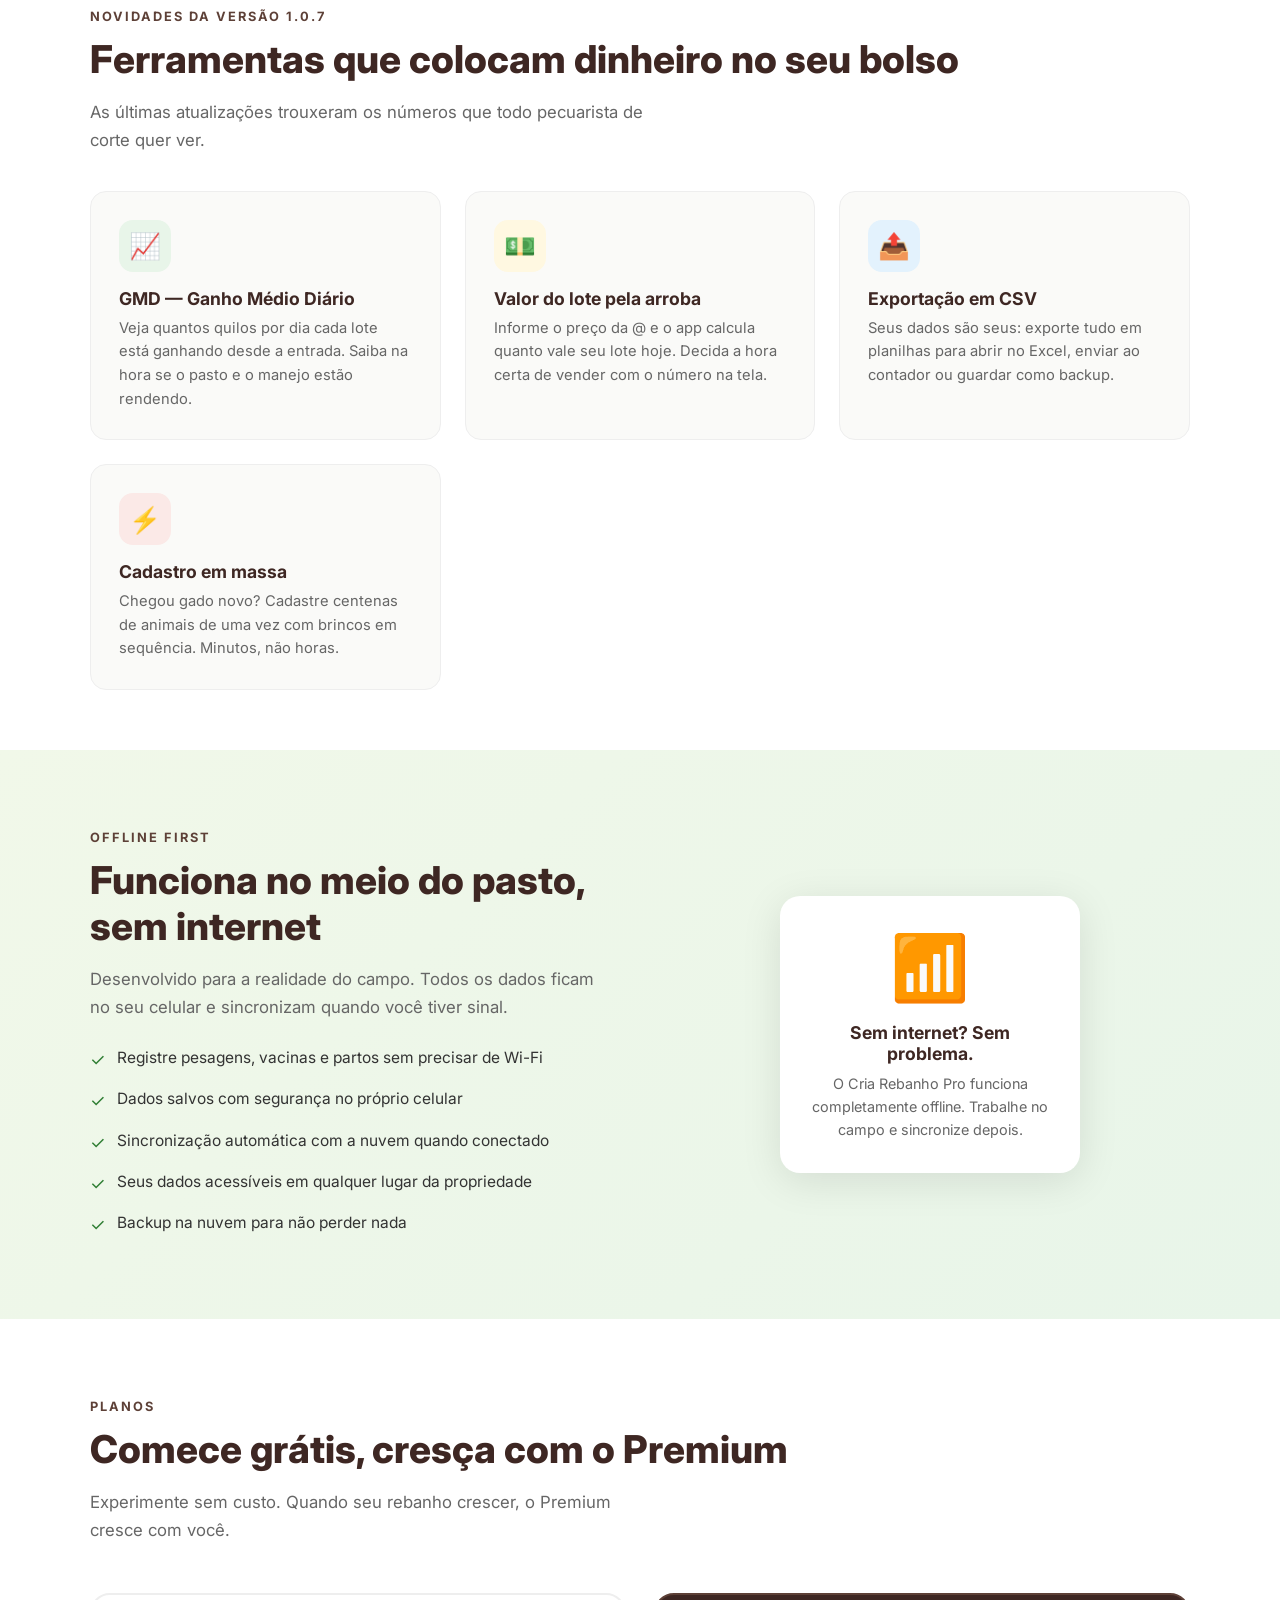
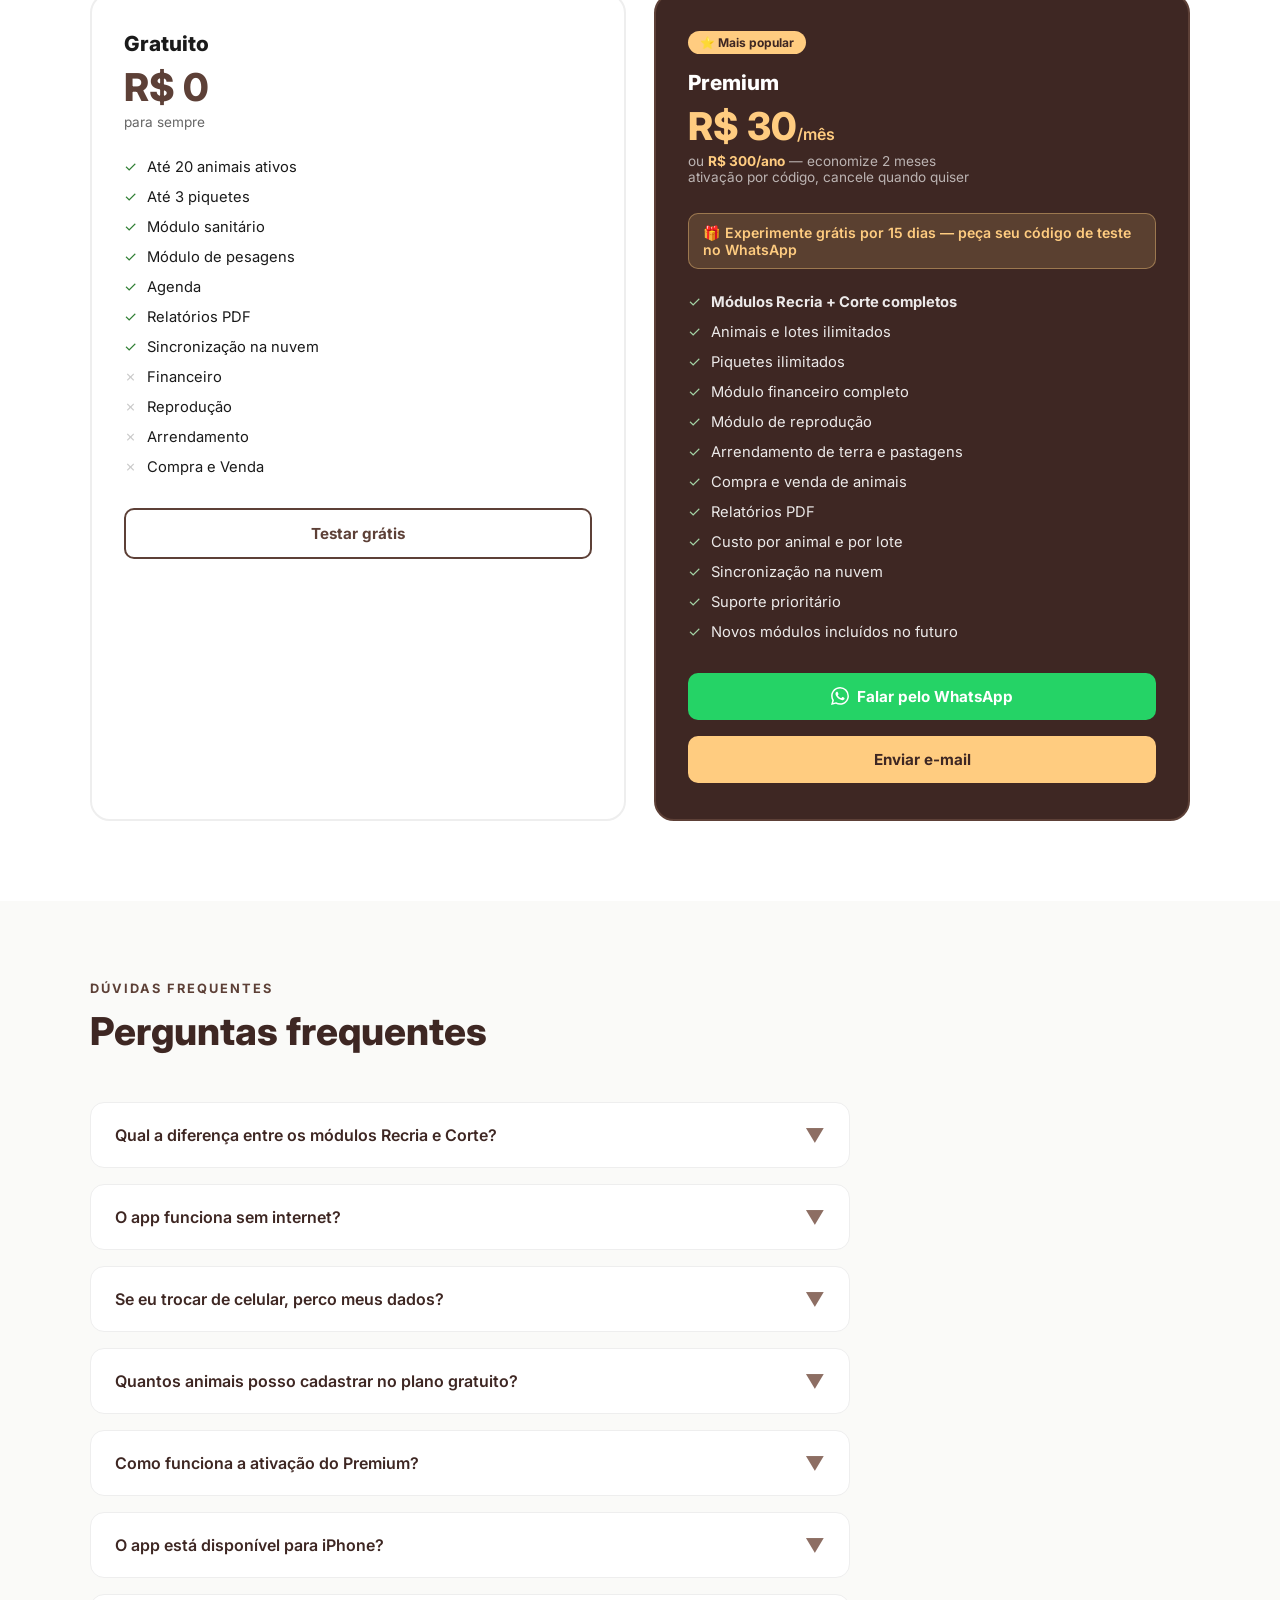
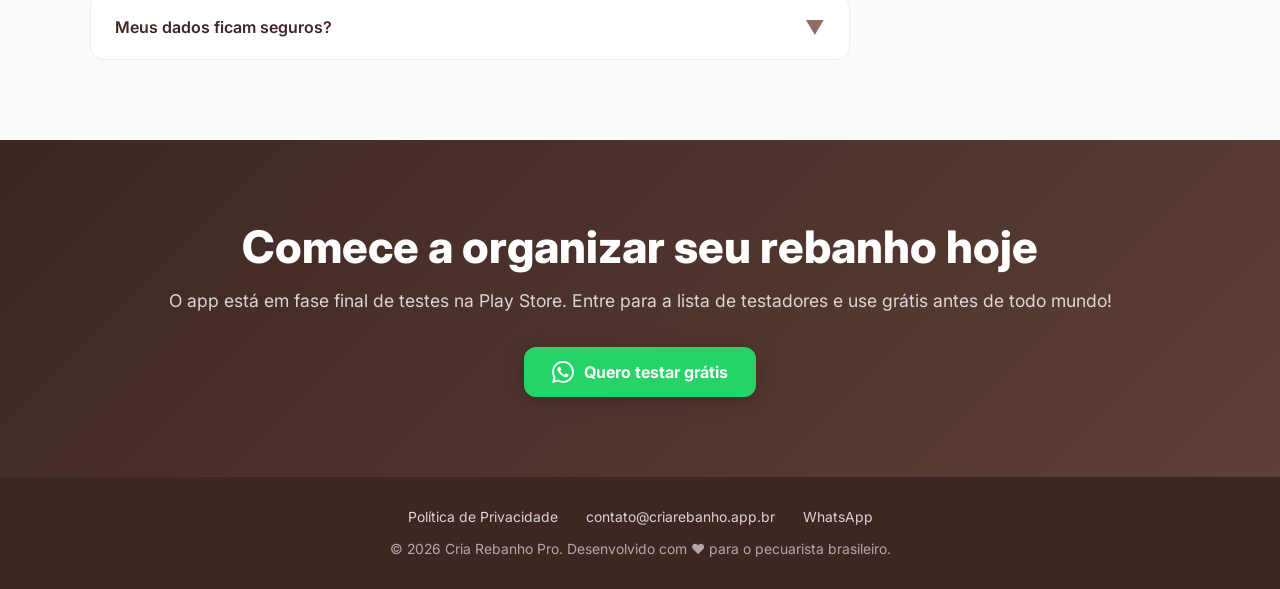
==== commit 7d7e34ed: "Atualiza site com módulo Corte, novos planos e versão PHP - Adiciona seção "Dois módulos" apresentan" ====
--- a/index.html
+++ b/index.html
@@ -4,7 +4,21 @@
   <meta charset="UTF-8">
   <meta name="viewport" content="width=device-width, initial-scale=1.0">
   <title>Cria Rebanho Pro — Gestão de Pecuária no Celular</title>
-  <meta name="description" content="Aplicativo de gestão de rebanho bovino para pequenas e médias propriedades rurais. Controle de animais, sanitário, reprodução, pesagens, pastagens, financeiro, arrendamento e compra/venda de animais.">
+  <meta name="description" content="Aplicativo de gestão de rebanho bovino com dois módulos: Recria (controle individual por animal) e Corte (gestão por lote). Sanitário, reprodução, pesagens, pastagens, financeiro, arrendamento e compra/venda. Funciona offline.">
+  <meta http-equiv="X-Content-Type-Options" content="nosniff">
+  <meta name="referrer" content="strict-origin-when-cross-origin">
+
+  <!-- Open Graph (WhatsApp, Facebook, etc.) -->
+  <meta property="og:type" content="website">
+  <meta property="og:url" content="https://criarebanho.app.br/">
+  <meta property="og:title" content="Cria Rebanho Pro — Gestão de Pecuária no Celular">
+  <meta property="og:description" content="Controle seu rebanho de qualquer lugar, mesmo sem internet. Módulo Recria (por animal) e módulo Corte (por lote): saúde, reprodução, pesagens, pastagens, financeiro e muito mais.">
+  <meta property="og:image" content="https://criarebanho.app.br/img/icon.png">
+  <meta name="twitter:card" content="summary">
+  <meta name="twitter:title" content="Cria Rebanho Pro — Gestão de Pecuária no Celular">
+  <meta name="twitter:description" content="Controle seu rebanho de qualquer lugar, mesmo sem internet.">
+  <meta name="twitter:image" content="https://criarebanho.app.br/img/icon.png">
+
   <link rel="icon" type="image/png" href="img/icon.png">
   <link href="https://fonts.googleapis.com/css2?family=Inter:wght@400;500;600;700;800&display=swap" rel="stylesheet">
   <style>
@@ -33,12 +47,19 @@
     .nav-logo { display: flex; align-items: center; gap: 10px; text-decoration: none; }
     .nav-logo img { width: 36px; height: 36px; border-radius: 8px; }
     .nav-logo span { font-weight: 700; font-size: 1.1rem; color: var(--marrom-escuro); }
+    .nav-links { display: flex; align-items: center; gap: 28px; }
+    .nav-links a {
+      text-decoration: none; font-size: 0.92rem; font-weight: 600;
+      color: var(--marrom-claro); transition: color 0.2s;
+    }
+    .nav-links a:hover { color: var(--marrom-escuro); }
     .nav-btn {
       background: var(--marrom); color: #fff; padding: 10px 20px;
       border-radius: 8px; text-decoration: none; font-weight: 600; font-size: 0.9rem;
       transition: background 0.2s;
     }
     .nav-btn:hover { background: var(--marrom-escuro); }
+    @media (max-width: 640px) { .nav-links { display: none; } }
 
     /* HERO */
     .hero {
@@ -157,13 +178,37 @@
     .plano-card.destaque .plano-lista .ok { color: #A5D6A7; }
     .plano-lista .no { color: #ccc; }
     .plano-btn {
-      display: block; text-align: center; margin-top: 32px;
+      display: block; text-align: center; margin-top: 16px;
       padding: 14px; border-radius: 10px; text-decoration: none;
       font-weight: 700; font-size: 0.95rem; transition: opacity 0.2s;
     }
     .plano-btn:hover { opacity: 0.85; }
-    .plano-btn.outline { border: 2px solid var(--marrom); color: var(--marrom); }
+    .plano-btn.outline { border: 2px solid var(--marrom); color: var(--marrom); margin-top: 32px; }
     .plano-btn.filled { background: #FFCC80; color: var(--marrom-escuro); }
+    .plano-btn.wpp {
+      display: flex; align-items: center; justify-content: center; gap: 8px;
+      background: #25D366; color: #fff; margin-top: 32px;
+    }
+
+    /* FAQ */
+    .faq { background: var(--bg); }
+    .faq-list { margin-top: 48px; display: flex; flex-direction: column; gap: 16px; max-width: 760px; }
+    .faq-item {
+      background: #fff; border-radius: 14px; border: 1px solid #eee;
+      overflow: hidden;
+    }
+    .faq-pergunta {
+      width: 100%; text-align: left; background: none; border: none; cursor: pointer;
+      padding: 20px 24px; font-size: 1rem; font-weight: 600; color: var(--marrom-escuro);
+      display: flex; justify-content: space-between; align-items: center; gap: 12px;
+      font-family: 'Inter', sans-serif;
+    }
+    .faq-pergunta:hover { background: #faf8f6; }
+    .faq-seta { font-size: 1.2rem; transition: transform 0.25s; color: var(--marrom-claro); flex-shrink: 0; }
+    .faq-item.aberto .faq-seta { transform: rotate(180deg); }
+    .faq-resposta { max-height: 0; overflow: hidden; transition: max-height 0.3s ease; }
+    .faq-item.aberto .faq-resposta { max-height: 300px; }
+    .faq-resposta p { padding: 0 24px 20px; font-size: 0.95rem; color: var(--cinza); line-height: 1.7; }
 
     /* CTA */
     .cta {
@@ -210,9 +255,7 @@
       border-radius: 24px; box-shadow: 0 20px 60px rgba(0,0,0,0.5);
       transition: opacity 0.2s;
     }
-    .lb-nav {
-      display: flex; align-items: center; gap: 20px; margin-top: 4px;
-    }
+    .lb-nav { display: flex; align-items: center; gap: 20px; margin-top: 4px; }
     .lb-btn {
       background: rgba(255,255,255,0.15); border: 1px solid rgba(255,255,255,0.3);
       color: #fff; width: 40px; height: 40px; border-radius: 50%;
@@ -246,27 +289,32 @@
     <img src="img/icon.png" alt="Cria Rebanho Pro">
     <span>Cria Rebanho Pro</span>
   </a>
-  <a href="#download" class="nav-btn">Baixar grátis</a>
+  <div class="nav-links">
+    <a href="#modulos">Funcionalidades</a>
+    <a href="#planos">Planos</a>
+    <a href="#faq">Dúvidas</a>
+  </div>
+  <a href="#download" class="nav-btn">Testar grátis</a>
 </nav>
 
 <!-- HERO -->
 <section class="hero">
   <div class="hero-inner">
     <div class="hero-text">
-      <div class="hero-badge">🐄 Aplicativo para pecuaristas</div>
+      <div class="hero-badge">🐄 Novo: Módulo Corte — gestão por lote</div>
       <h1>Gerencie seu <span>rebanho</span> no celular, em qualquer lugar</h1>
-      <p>Controle completo de animais, saúde, reprodução, pastagens e financeiro. Funciona sem internet — seus dados sempre ao alcance da mão.</p>
+      <p>Dois módulos em um só app: <strong>Recria</strong>, com controle individual por animal, e <strong>Corte</strong>, com gestão por lote para quem trabalha com muitas cabeças. Funciona sem internet — seus dados sempre ao alcance da mão.</p>
       <div class="hero-buttons">
         <a href="#download" class="btn-primary">
           <svg width="22" height="22" viewBox="0 0 24 24" fill="currentColor"><path d="M3.18 23.76c.3.17.64.24.98.2l13.08-7.55-2.82-2.82-11.24 10.17zm-1.8-20.3C1.14 3.8 1 4.19 1 4.64v14.72c0 .45.14.84.38 1.18l.06.06 8.25-8.25v-.19L1.44 3.9l-.06.06zm18.34 9.46l-2.52-1.46-2.89 2.89 2.89 2.89 2.54-1.47c.72-.42.72-1.43-.02-1.85zM4.16.24L17.24 7.8l-2.82 2.82L3.18.44A1.2 1.2 0 0 1 4.16.24z"/></svg>
-          Baixar na Play Store
+          Testar grátis agora
         </a>
         <a href="#modulos" class="btn-secondary">Ver funcionalidades</a>
       </div>
       <div class="hero-stats">
         <div class="stat">
-          <div class="stat-num">11</div>
-          <div class="stat-label">Módulos completos</div>
+          <div class="stat-num">2</div>
+          <div class="stat-label">Módulos: Recria e Corte</div>
         </div>
         <div class="stat">
           <div class="stat-num">100%</div>
@@ -284,10 +332,34 @@
   </div>
 </section>
 
+<!-- DOIS MÓDULOS -->
+<section class="dois-modulos" id="dois-modulos" style="background: var(--bg);">
+  <div class="section-inner">
+    <div class="section-tag">Dois módulos, um só app</div>
+    <h2 class="section-title">Escolha como gerenciar: por animal ou por lote</h2>
+    <p class="section-sub">Ao abrir o app, você escolhe o módulo que combina com o seu manejo. Pode usar os dois ao mesmo tempo — e o Premium libera tudo com uma única assinatura.</p>
+    <div class="modulos-grid" style="grid-template-columns: repeat(auto-fit, minmax(320px, 1fr));">
+      <div class="modulo-card" style="border: 2px solid var(--marrom); background:#fff;" onclick="document.getElementById('modulos').scrollIntoView({behavior:'smooth'})">
+        <div class="modulo-icon" style="background:#FBE9E7; font-size:2rem; width:64px; height:64px;">🐄</div>
+        <h3 style="font-size:1.3rem;">Recria</h3>
+        <p style="margin-bottom:12px;"><strong>Controle individual por animal.</strong> Ideal para cria, recria e seleção genética.</p>
+        <p>Cadastro com brinco e genealogia, saúde animal, reprodução com previsão de parto, pesagens por cabeça, pastagens, financeiro, agenda e relatórios PDF.</p>
+        <div class="ver-tela">Ver funcionalidades ↓</div>
+      </div>
+      <div class="modulo-card" style="border: 2px solid var(--laranja); background:#fff; cursor:default;">
+        <div class="modulo-icon" style="background:#FFF3E0; font-size:2rem; width:64px; height:64px;">🥩</div>
+        <h3 style="font-size:1.3rem;">Corte <span style="font-size:0.72rem;background:#E65100;color:#fff;padding:2px 8px;border-radius:10px;font-weight:700;vertical-align:middle;">Novo</span></h3>
+        <p style="margin-bottom:12px;"><strong>Gestão por lote.</strong> Feito para quem trabalha com muitas cabeças de gado de corte.</p>
+        <p>Lotes com quantidade e peso médio, manejo sanitário por lote, pesagens de lote, movimentações (venda, transferência, morte), piquetes, arrendamento de pastagens, financeiro e relatórios.</p>
+      </div>
+    </div>
+  </div>
+</section>
+
 <!-- MÓDULOS -->
 <section class="modulos" id="modulos">
   <div class="section-inner">
-    <div class="section-tag">Funcionalidades</div>
+    <div class="section-tag">Funcionalidades — Módulo Recria</div>
     <h2 class="section-title">Tudo que você precisa para gerenciar seu rebanho</h2>
     <p class="section-sub">Do cadastro do animal até o fechamento financeiro e controle de arrendamentos — um app completo, simples de usar. Clique em qualquer módulo para ver como é na prática.</p>
     <div class="modulos-grid">
@@ -335,8 +407,8 @@
       </div>
       <div class="modulo-card" onclick="abrirScreens(['img/screen_relatorios.png','img/screen_relatorios2.png'],'Relatórios')">
         <div class="modulo-icon" style="background:#E8EAF6;">📊</div>
-        <h3>Relatórios</h3>
-        <p>Gere relatórios em PDF do rebanho completo com genealogia e relatório financeiro detalhado para imprimir.</p>
+        <h3>Relatórios PDF</h3>
+        <p>Gere relatórios em PDF do rebanho completo, pesagens e pastagens. Ideal para compartilhar com técnicos e veterinários.</p>
         <div class="ver-tela">Ver tela →</div>
       </div>
       <div class="modulo-card">
@@ -371,6 +443,37 @@
     </div>
   </div>
 </div>
+
+<!-- NOVIDADES -->
+<section class="novidades" style="background:#fff; padding-top: 60px; padding-bottom: 60px;">
+  <div class="section-inner">
+    <div class="section-tag">Novidades da versão 1.0.7</div>
+    <h2 class="section-title">Ferramentas que colocam dinheiro no seu bolso</h2>
+    <p class="section-sub">As últimas atualizações trouxeram os números que todo pecuarista de corte quer ver.</p>
+    <div class="modulos-grid" style="margin-top: 36px;">
+      <div class="modulo-card" style="cursor:default;">
+        <div class="modulo-icon" style="background:#E8F5E9;">📈</div>
+        <h3>GMD — Ganho Médio Diário</h3>
+        <p>Veja quantos quilos por dia cada lote está ganhando desde a entrada. Saiba na hora se o pasto e o manejo estão rendendo.</p>
+      </div>
+      <div class="modulo-card" style="cursor:default;">
+        <div class="modulo-icon" style="background:#FFF8E1;">💵</div>
+        <h3>Valor do lote pela arroba</h3>
+        <p>Informe o preço da @ e o app calcula quanto vale seu lote hoje. Decida a hora certa de vender com o número na tela.</p>
+      </div>
+      <div class="modulo-card" style="cursor:default;">
+        <div class="modulo-icon" style="background:#E3F2FD;">📤</div>
+        <h3>Exportação em CSV</h3>
+        <p>Seus dados são seus: exporte tudo em planilhas para abrir no Excel, enviar ao contador ou guardar como backup.</p>
+      </div>
+      <div class="modulo-card" style="cursor:default;">
+        <div class="modulo-icon" style="background:#FBE9E7;">⚡</div>
+        <h3>Cadastro em massa</h3>
+        <p>Chegou gado novo? Cadastre centenas de animais de uma vez com brincos em sequência. Minutos, não horas.</p>
+      </div>
+    </div>
+  </div>
+</section>
 
 <!-- OFFLINE -->
 <section class="offline">
@@ -409,37 +512,116 @@
         <div class="plano-preco">R$ 0</div>
         <div class="plano-periodo">para sempre</div>
         <ul class="plano-lista">
-          <li><span class="ok">✓</span> Até 5 animais ativos</li>
-          <li><span class="ok">✓</span> 1 piquete</li>
+          <li><span class="ok">✓</span> Até 20 animais ativos</li>
+          <li><span class="ok">✓</span> Até 3 piquetes</li>
           <li><span class="ok">✓</span> Módulo sanitário</li>
           <li><span class="ok">✓</span> Módulo de pesagens</li>
           <li><span class="ok">✓</span> Agenda</li>
+          <li><span class="ok">✓</span> Relatórios PDF</li>
+          <li><span class="ok">✓</span> Sincronização na nuvem</li>
           <li><span class="no">✗</span> Financeiro</li>
           <li><span class="no">✗</span> Reprodução</li>
           <li><span class="no">✗</span> Arrendamento</li>
           <li><span class="no">✗</span> Compra e Venda</li>
-          <li><span class="no">✗</span> Relatórios PDF</li>
         </ul>
-        <a href="#download" class="plano-btn outline">Baixar grátis</a>
+        <a href="#download" class="plano-btn outline">Testar grátis</a>
       </div>
       <div class="plano-card destaque">
         <div class="plano-badge">⭐ Mais popular</div>
         <div class="plano-nome">Premium</div>
-        <div class="plano-preco">Sob consulta</div>
-        <div class="plano-periodo">ativação por código</div>
+        <div class="plano-preco">R$ 30<span style="font-size:1rem;font-weight:600;">/mês</span></div>
+        <div class="plano-periodo">
+          ou <strong style="color:#FFCC80;">R$ 300/ano</strong> — economize 2 meses<br>
+          ativação por código, cancele quando quiser
+        </div>
+        <div style="background:rgba(255,204,128,0.15); border:1px solid rgba(255,204,128,0.4); border-radius:10px; padding:10px 14px; margin-bottom:24px; font-size:0.88rem; color:#FFCC80; font-weight:600;">
+          🎁 Experimente grátis por 15 dias — peça seu código de teste no WhatsApp
+        </div>
         <ul class="plano-lista">
-          <li><span class="ok">✓</span> Animais ilimitados</li>
+          <li><span class="ok">✓</span> <strong>Módulos Recria + Corte completos</strong></li>
+          <li><span class="ok">✓</span> Animais e lotes ilimitados</li>
           <li><span class="ok">✓</span> Piquetes ilimitados</li>
           <li><span class="ok">✓</span> Módulo financeiro completo</li>
           <li><span class="ok">✓</span> Módulo de reprodução</li>
-          <li><span class="ok">✓</span> Arrendamento de terra</li>
+          <li><span class="ok">✓</span> Arrendamento de terra e pastagens</li>
           <li><span class="ok">✓</span> Compra e venda de animais</li>
           <li><span class="ok">✓</span> Relatórios PDF</li>
-          <li><span class="ok">✓</span> Custo por animal</li>
+          <li><span class="ok">✓</span> Custo por animal e por lote</li>
           <li><span class="ok">✓</span> Sincronização na nuvem</li>
           <li><span class="ok">✓</span> Suporte prioritário</li>
+          <li><span class="ok">✓</span> Novos módulos incluídos no futuro</li>
         </ul>
-        <a href="mailto:contato@criarebanho.app.br" class="plano-btn filled">Falar sobre o Premium</a>
+        <a href="https://wa.me/5569999224713?text=Ol%C3%A1%2C%20tenho%20interesse%20no%20Cria%20Rebanho%20Pro%20Premium!" class="plano-btn wpp" target="_blank" rel="noopener">
+          <svg width="18" height="18" viewBox="0 0 24 24" fill="currentColor"><path d="M17.472 14.382c-.297-.149-1.758-.867-2.03-.967-.273-.099-.471-.148-.67.15-.197.297-.767.966-.94 1.164-.173.199-.347.223-.644.075-.297-.15-1.255-.463-2.39-1.475-.883-.788-1.48-1.761-1.653-2.059-.173-.297-.018-.458.13-.606.134-.133.298-.347.446-.52.149-.174.198-.298.298-.497.099-.198.05-.371-.025-.52-.075-.149-.669-1.612-.916-2.207-.242-.579-.487-.5-.669-.51-.173-.008-.371-.01-.57-.01-.198 0-.52.074-.792.372-.272.297-1.04 1.016-1.04 2.479 0 1.462 1.065 2.875 1.213 3.074.149.198 2.096 3.2 5.077 4.487.709.306 1.262.489 1.694.625.712.227 1.36.195 1.871.118.571-.085 1.758-.719 2.006-1.413.248-.694.248-1.289.173-1.413-.074-.124-.272-.198-.57-.347m-5.421 7.403h-.004a9.87 9.87 0 01-5.031-1.378l-.361-.214-3.741.982.998-3.648-.235-.374a9.86 9.86 0 01-1.51-5.26c.001-5.45 4.436-9.884 9.888-9.884 2.64 0 5.122 1.03 6.988 2.898a9.825 9.825 0 012.893 6.994c-.003 5.45-4.437 9.884-9.885 9.884m8.413-18.297A11.815 11.815 0 0012.05 0C5.495 0 .16 5.335.157 11.892c0 2.096.547 4.142 1.588 5.945L.057 24l6.305-1.654a11.882 11.882 0 005.683 1.448h.005c6.554 0 11.89-5.335 11.893-11.893a11.821 11.821 0 00-3.48-8.413z"/></svg>
+          Falar pelo WhatsApp
+        </a>
+        <a href="mailto:contato@criarebanho.app.br" class="plano-btn filled">Enviar e-mail</a>
+      </div>
+    </div>
+  </div>
+</section>
+
+<!-- FAQ -->
+<section class="faq" id="faq">
+  <div class="section-inner">
+    <div class="section-tag">Dúvidas frequentes</div>
+    <h2 class="section-title">Perguntas frequentes</h2>
+    <div class="faq-list">
+      <div class="faq-item">
+        <button class="faq-pergunta" onclick="toggleFaq(this)">
+          Qual a diferença entre os módulos Recria e Corte? <span class="faq-seta">▼</span>
+        </button>
+        <div class="faq-resposta">
+          <p>O módulo <strong>Recria</strong> faz o controle individual de cada animal — brinco, genealogia, reprodução, saúde e pesagens por cabeça. Já o módulo <strong>Corte</strong> trabalha por lote: você cadastra um lote com a quantidade de cabeças, peso médio, raça e categoria, e gerencia manejo sanitário, pesagens e movimentações do lote inteiro de uma vez. É ideal para quem engorda muitas cabeças e não precisa acompanhar animal por animal. Você pode usar os dois módulos ao mesmo tempo, e o plano Premium libera ambos.</p>
+        </div>
+      </div>
+      <div class="faq-item">
+        <button class="faq-pergunta" onclick="toggleFaq(this)">
+          O app funciona sem internet? <span class="faq-seta">▼</span>
+        </button>
+        <div class="faq-resposta">
+          <p>Sim! O Cria Rebanho Pro é desenvolvido com a filosofia "offline first". Todos os dados ficam armazenados no próprio celular e sincronizam automaticamente com a nuvem quando há conexão disponível. Você pode usar o app normalmente no meio do campo, sem depender de sinal.</p>
+        </div>
+      </div>
+      <div class="faq-item">
+        <button class="faq-pergunta" onclick="toggleFaq(this)">
+          Se eu trocar de celular, perco meus dados? <span class="faq-seta">▼</span>
+        </button>
+        <div class="faq-resposta">
+          <p>Não. Ao fazer login com sua conta no novo celular, todos os seus dados são restaurados automaticamente da nuvem. Seu rebanho fica seguro independente do dispositivo.</p>
+        </div>
+      </div>
+      <div class="faq-item">
+        <button class="faq-pergunta" onclick="toggleFaq(this)">
+          Quantos animais posso cadastrar no plano gratuito? <span class="faq-seta">▼</span>
+        </button>
+        <div class="faq-resposta">
+          <p>No plano gratuito você pode cadastrar até 20 animais ativos e gerenciar até 3 piquetes. Para rebanhos maiores, o plano Premium oferece animais e piquetes ilimitados, além de módulos exclusivos como financeiro, reprodução e arrendamento.</p>
+        </div>
+      </div>
+      <div class="faq-item">
+        <button class="faq-pergunta" onclick="toggleFaq(this)">
+          Como funciona a ativação do Premium? <span class="faq-seta">▼</span>
+        </button>
+        <div class="faq-resposta">
+          <p>Após o pagamento (R$ 30/mês ou R$ 300/ano com 2 meses de desconto), você recebe um código de ativação por WhatsApp ou e-mail. Basta inserir esse código dentro do app, na tela "Meu Plano", e o acesso Premium é liberado imediatamente. E antes de assinar, você pode pedir um código de teste grátis de 15 dias pelo WhatsApp — sem compromisso.</p>
+        </div>
+      </div>
+      <div class="faq-item">
+        <button class="faq-pergunta" onclick="toggleFaq(this)">
+          O app está disponível para iPhone? <span class="faq-seta">▼</span>
+        </button>
+        <div class="faq-resposta">
+          <p>Atualmente o Cria Rebanho Pro está disponível apenas para Android (Play Store). A versão para iOS (iPhone) está em planejamento para uma próxima atualização.</p>
+        </div>
+      </div>
+      <div class="faq-item">
+        <button class="faq-pergunta" onclick="toggleFaq(this)">
+          Meus dados ficam seguros? <span class="faq-seta">▼</span>
+        </button>
+        <div class="faq-resposta">
+          <p>Sim. Cada usuário acessa apenas seus próprios dados — outros usuários não têm acesso às suas informações. A sincronização com a nuvem utiliza autenticação segura e criptografia. Consulte nossa Política de Privacidade para mais detalhes.</p>
+        </div>
       </div>
     </div>
   </div>
@@ -448,10 +630,10 @@
 <!-- CTA -->
 <section class="cta" id="download">
   <h2>Comece a organizar seu rebanho hoje</h2>
-  <p>Gratuito para baixar. Sem cartão de crédito. Funciona offline.</p>
-  <a href="#" class="btn-primary" style="margin: 0 auto;">
-    <svg width="22" height="22" viewBox="0 0 24 24" fill="currentColor"><path d="M3.18 23.76c.3.17.64.24.98.2l13.08-7.55-2.82-2.82-11.24 10.17zm-1.8-20.3C1.14 3.8 1 4.19 1 4.64v14.72c0 .45.14.84.38 1.18l.06.06 8.25-8.25v-.19L1.44 3.9l-.06.06zm18.34 9.46l-2.52-1.46-2.89 2.89 2.89 2.89 2.54-1.47c.72-.42.72-1.43-.02-1.85zM4.16.24L17.24 7.8l-2.82 2.82L3.18.44A1.2 1.2 0 0 1 4.16.24z"/></svg>
-    Baixar na Play Store
+  <p>O app está em fase final de testes na Play Store. Entre para a lista de testadores e use grátis antes de todo mundo!</p>
+  <a href="https://wa.me/5569999224713?text=Ol%C3%A1%2C%20quero%20ser%20testador%20do%20Cria%20Rebanho%20Pro!" target="_blank" rel="noopener" class="btn-primary" style="margin: 0 auto; background:#25D366; color:#fff;">
+    <svg width="22" height="22" viewBox="0 0 24 24" fill="currentColor"><path d="M17.472 14.382c-.297-.149-1.758-.867-2.03-.967-.273-.099-.471-.148-.67.15-.197.297-.767.966-.94 1.164-.173.199-.347.223-.644.075-.297-.15-1.255-.463-2.39-1.475-.883-.788-1.48-1.761-1.653-2.059-.173-.297-.018-.458.13-.606.134-.133.298-.347.446-.52.149-.174.198-.298.298-.497.099-.198.05-.371-.025-.52-.075-.149-.669-1.612-.916-2.207-.242-.579-.487-.5-.669-.51-.173-.008-.371-.01-.57-.01-.198 0-.52.074-.792.372-.272.297-1.04 1.016-1.04 2.479 0 1.462 1.065 2.875 1.213 3.074.149.198 2.096 3.2 5.077 4.487.709.306 1.262.489 1.694.625.712.227 1.36.195 1.871.118.571-.085 1.758-.719 2.006-1.413.248-.694.248-1.289.173-1.413-.074-.124-.272-.198-.57-.347m-5.421 7.403h-.004a9.87 9.87 0 01-5.031-1.378l-.361-.214-3.741.982.998-3.648-.235-.374a9.86 9.86 0 01-1.51-5.26c.001-5.45 4.436-9.884 9.888-9.884 2.64 0 5.122 1.03 6.988 2.898a9.825 9.825 0 012.893 6.994c-.003 5.45-4.437 9.884-9.885 9.884m8.413-18.297A11.815 11.815 0 0012.05 0C5.495 0 .16 5.335.157 11.892c0 2.096.547 4.142 1.588 5.945L.057 24l6.305-1.654a11.882 11.882 0 005.683 1.448h.005c6.554 0 11.89-5.335 11.893-11.893a11.821 11.821 0 00-3.48-8.413z"/></svg>
+    Quero testar grátis
   </a>
 </section>
 
@@ -460,6 +642,7 @@
   <div class="footer-links">
     <a href="privacidade.html">Política de Privacidade</a>
     <a href="mailto:contato@criarebanho.app.br">contato@criarebanho.app.br</a>
+    <a href="https://wa.me/5569999224713" target="_blank" rel="noopener">WhatsApp</a>
   </div>
   <p>© 2026 Cria Rebanho Pro. Desenvolvido com ❤️ para o pecuarista brasileiro.</p>
 </footer>
@@ -506,6 +689,13 @@
     document.body.style.overflow = '';
   }
 
+  function toggleFaq(btn) {
+    const item = btn.closest('.faq-item');
+    const aberto = item.classList.contains('aberto');
+    document.querySelectorAll('.faq-item.aberto').forEach(el => el.classList.remove('aberto'));
+    if (!aberto) item.classList.add('aberto');
+  }
+
   document.addEventListener('keydown', e => {
     if (e.key === 'Escape') fecharScreen();
     if (e.key === 'ArrowLeft') navScreen(-1);
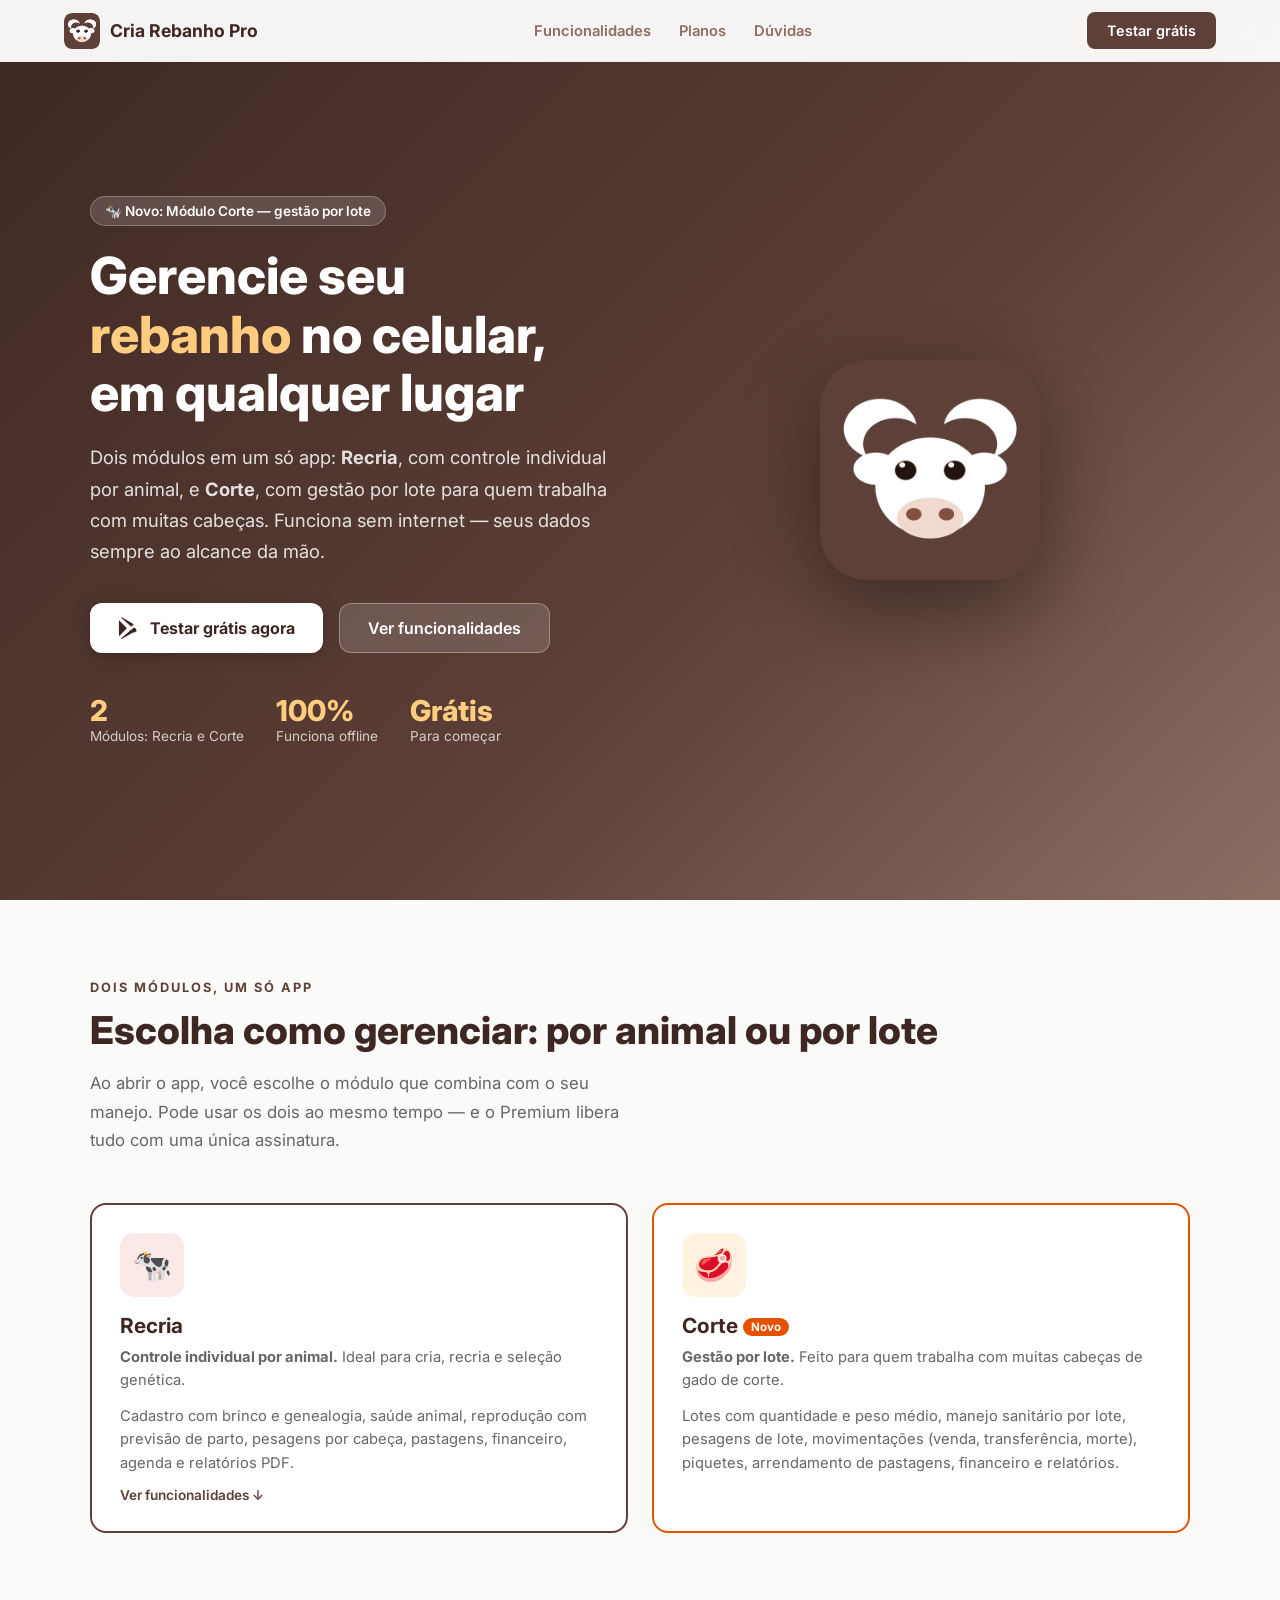
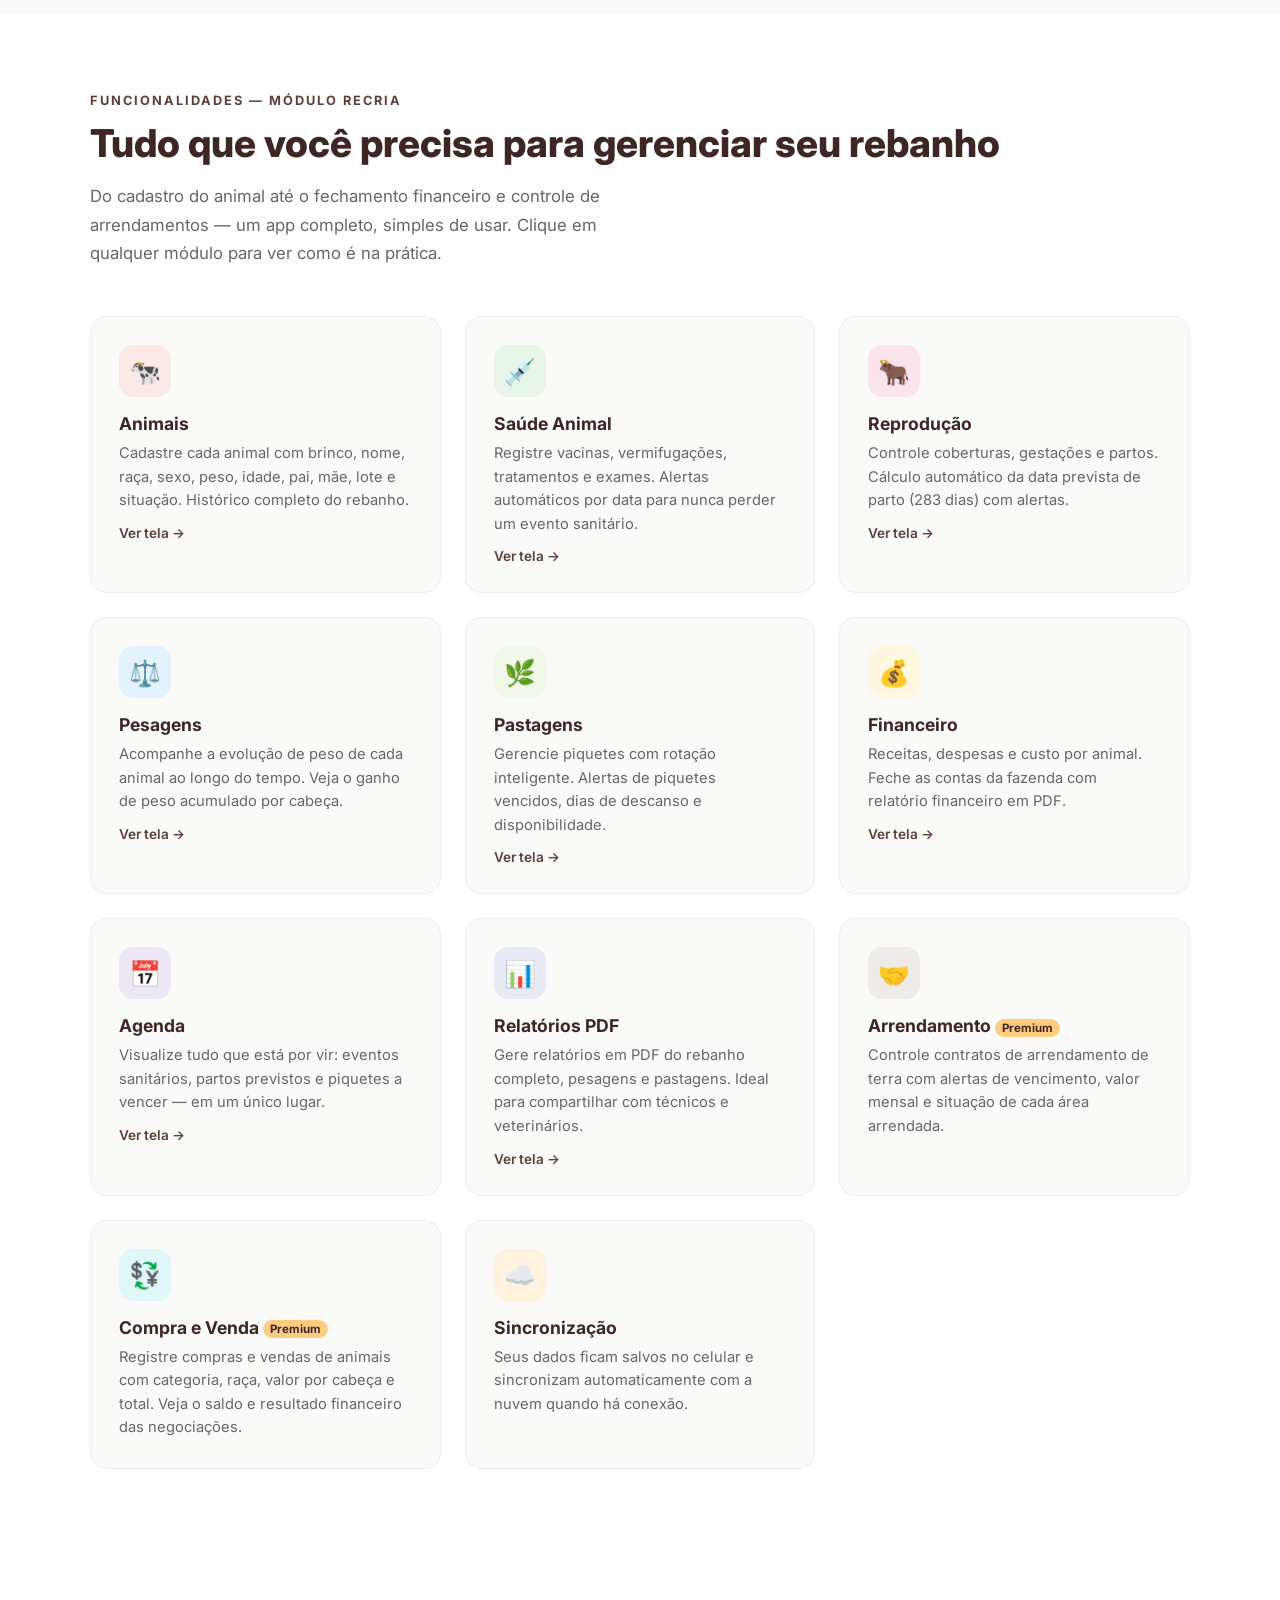
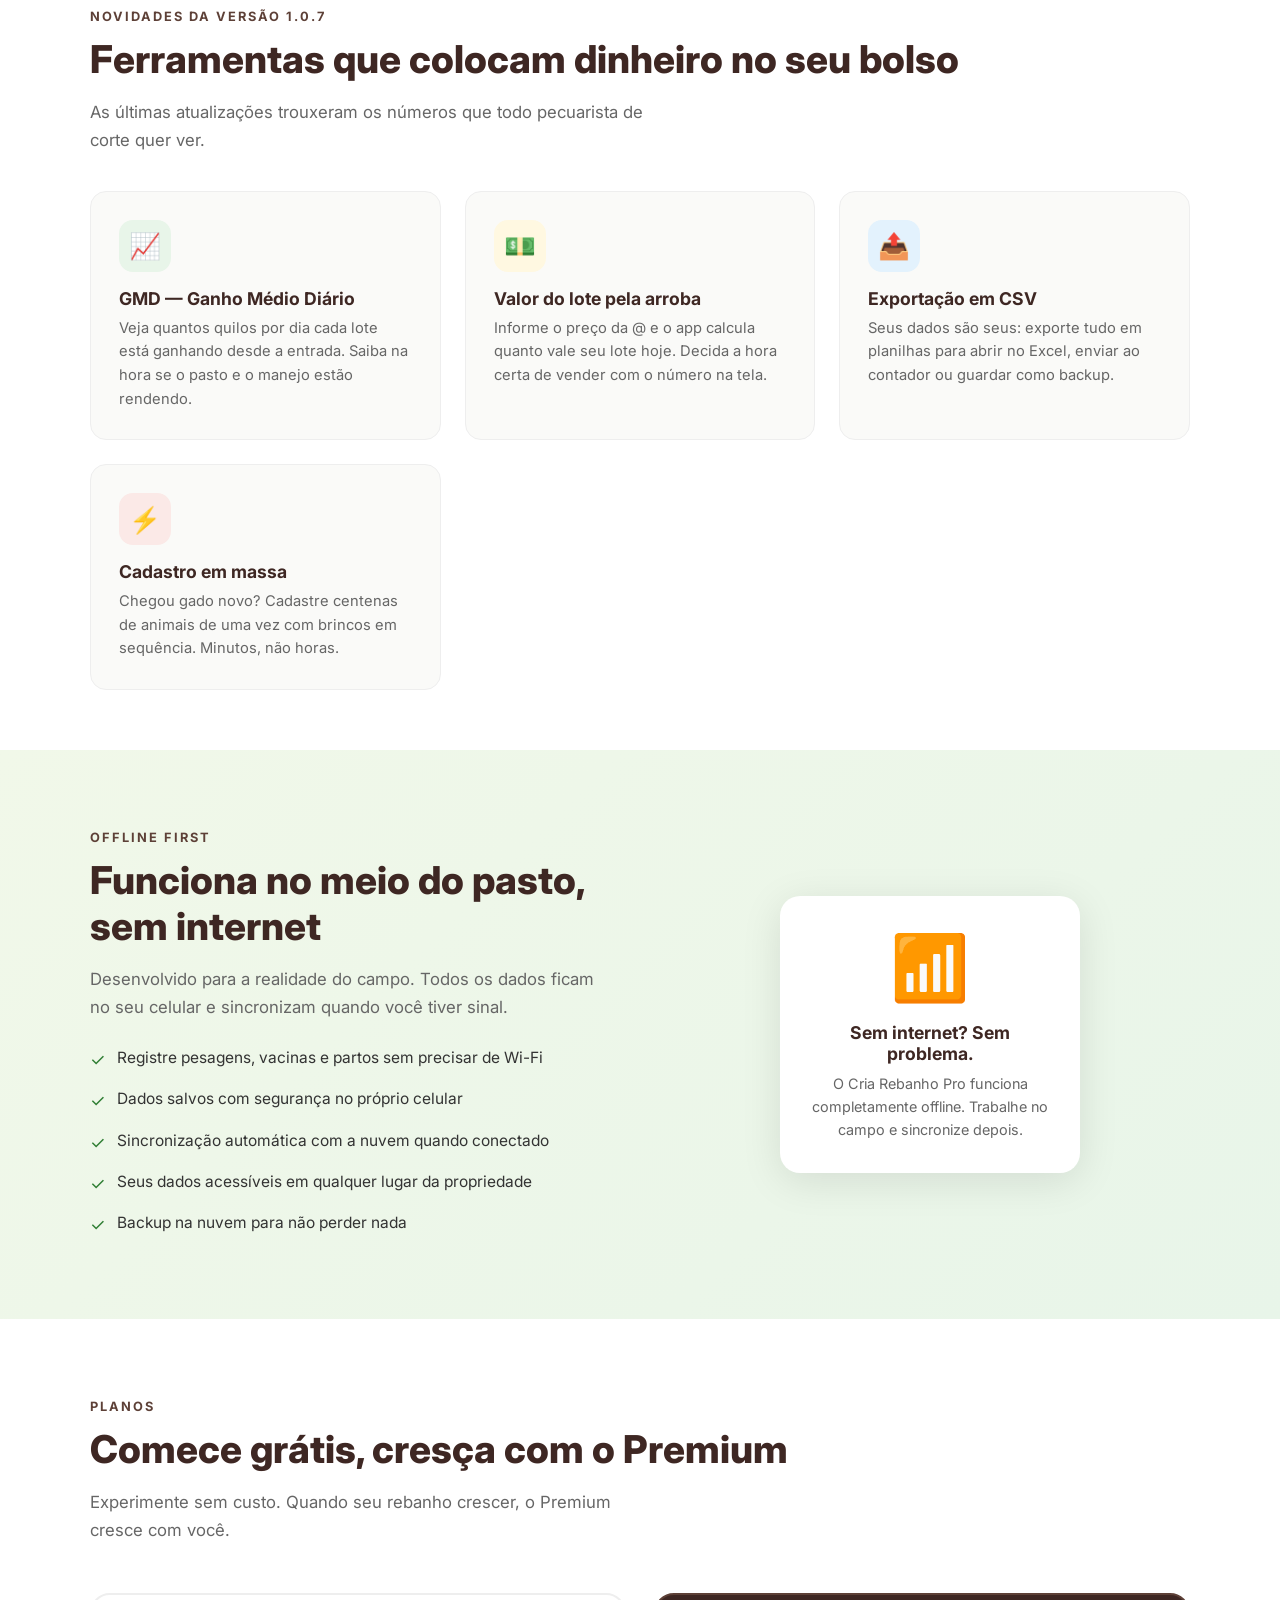
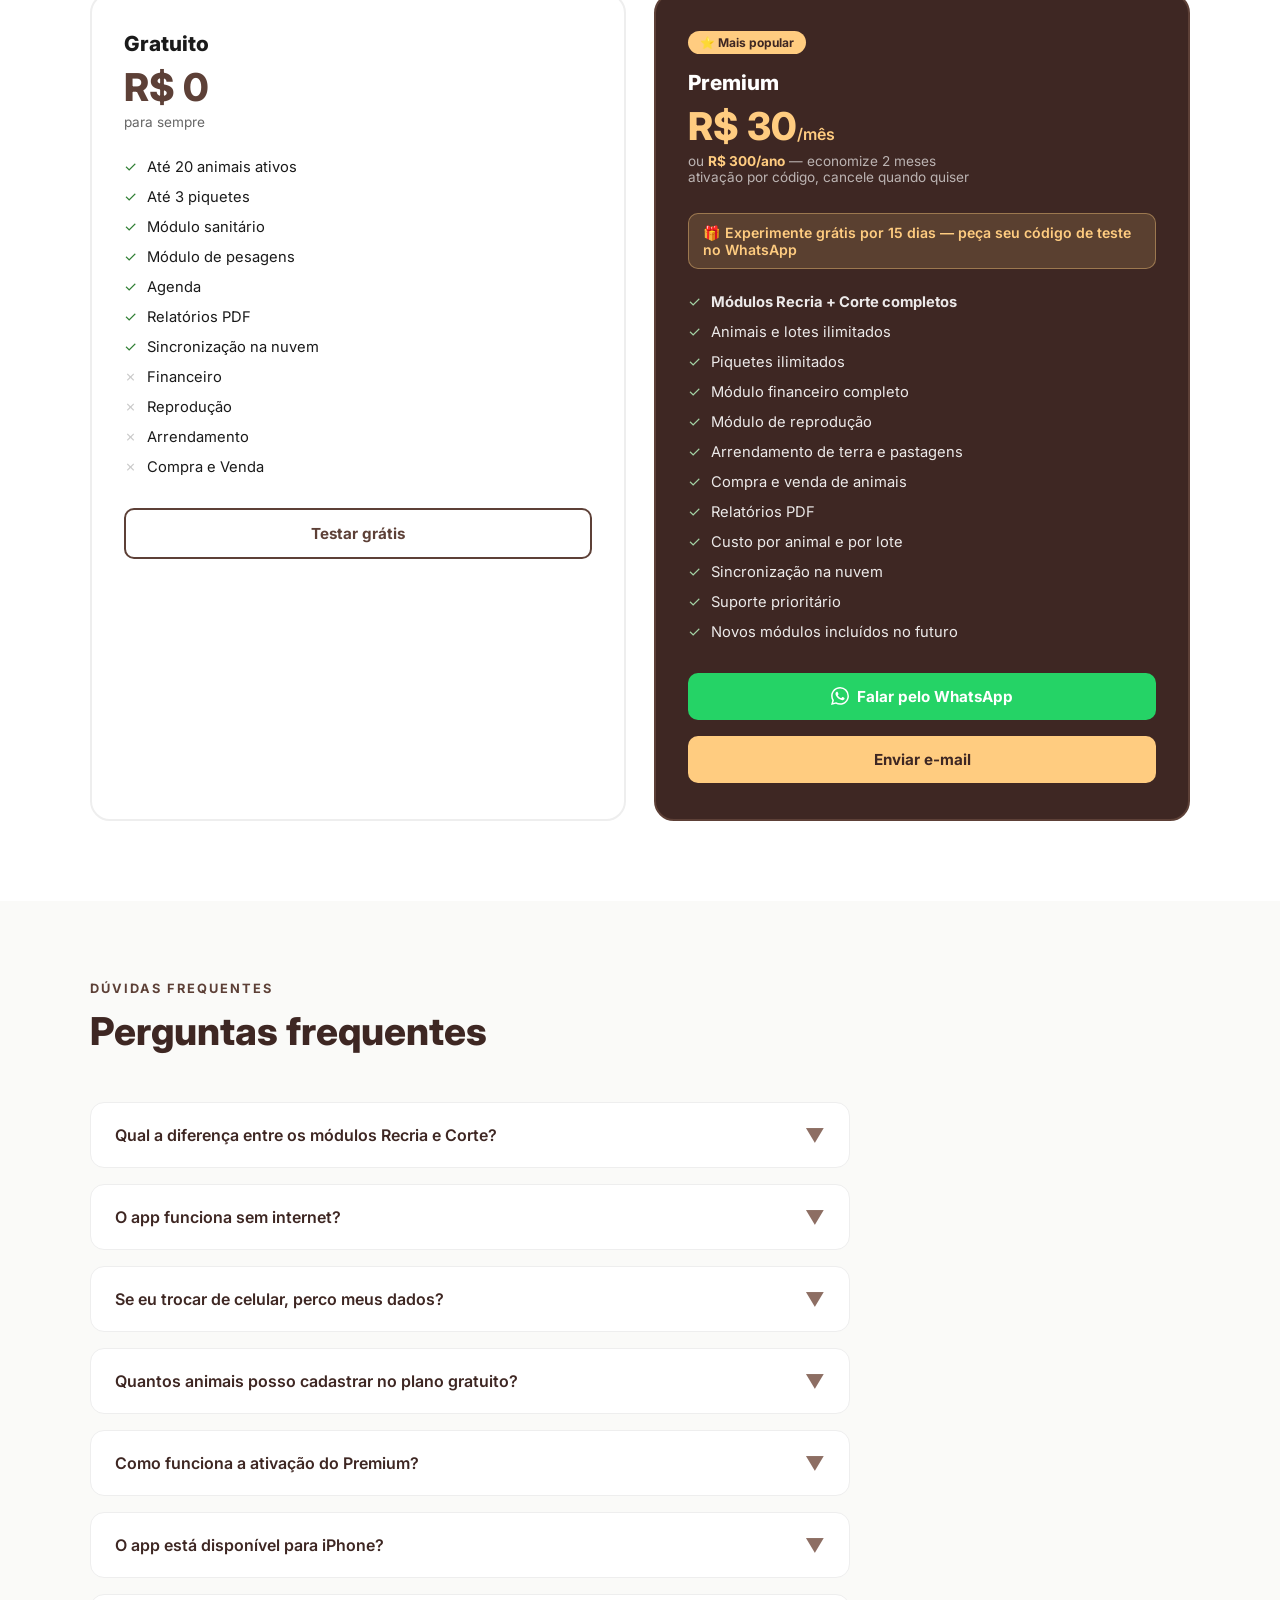
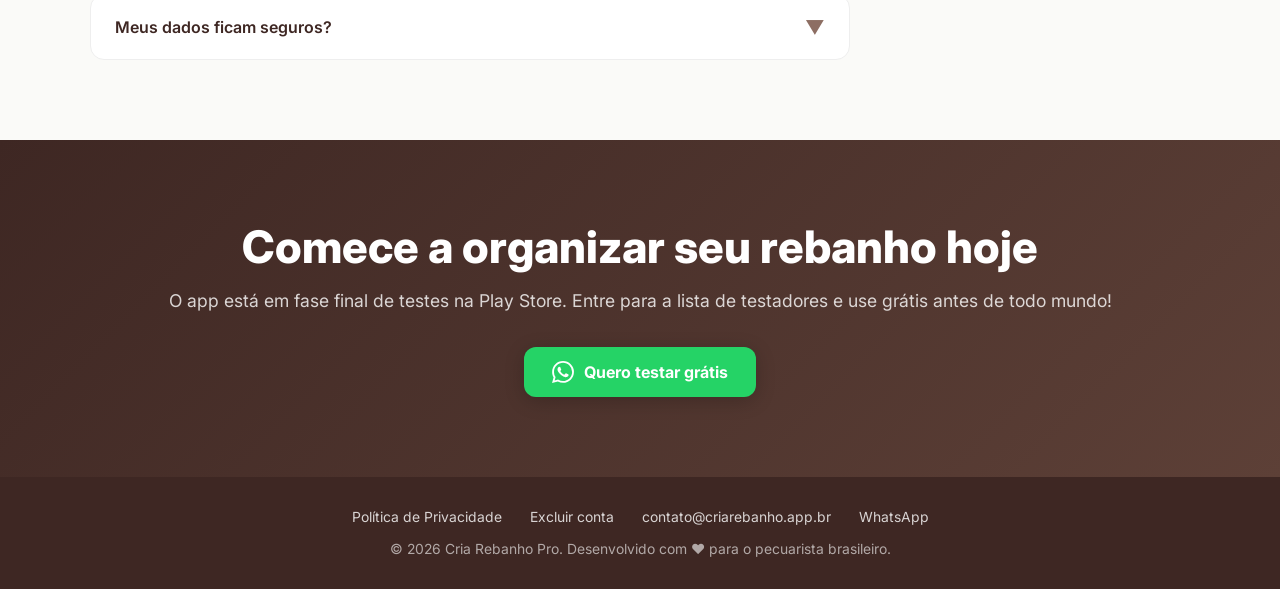
==== commit 09f93444: "Publica a pagina de exclusao de conta exigida pela Play Store A pagina existia so no repositorio do " ====
--- a/index.html
+++ b/index.html
@@ -641,6 +641,7 @@
 <footer>
   <div class="footer-links">
     <a href="privacidade.html">Política de Privacidade</a>
+    <a href="excluir-conta.html">Excluir conta</a>
     <a href="mailto:contato@criarebanho.app.br">contato@criarebanho.app.br</a>
     <a href="https://wa.me/5569999224713" target="_blank" rel="noopener">WhatsApp</a>
   </div>
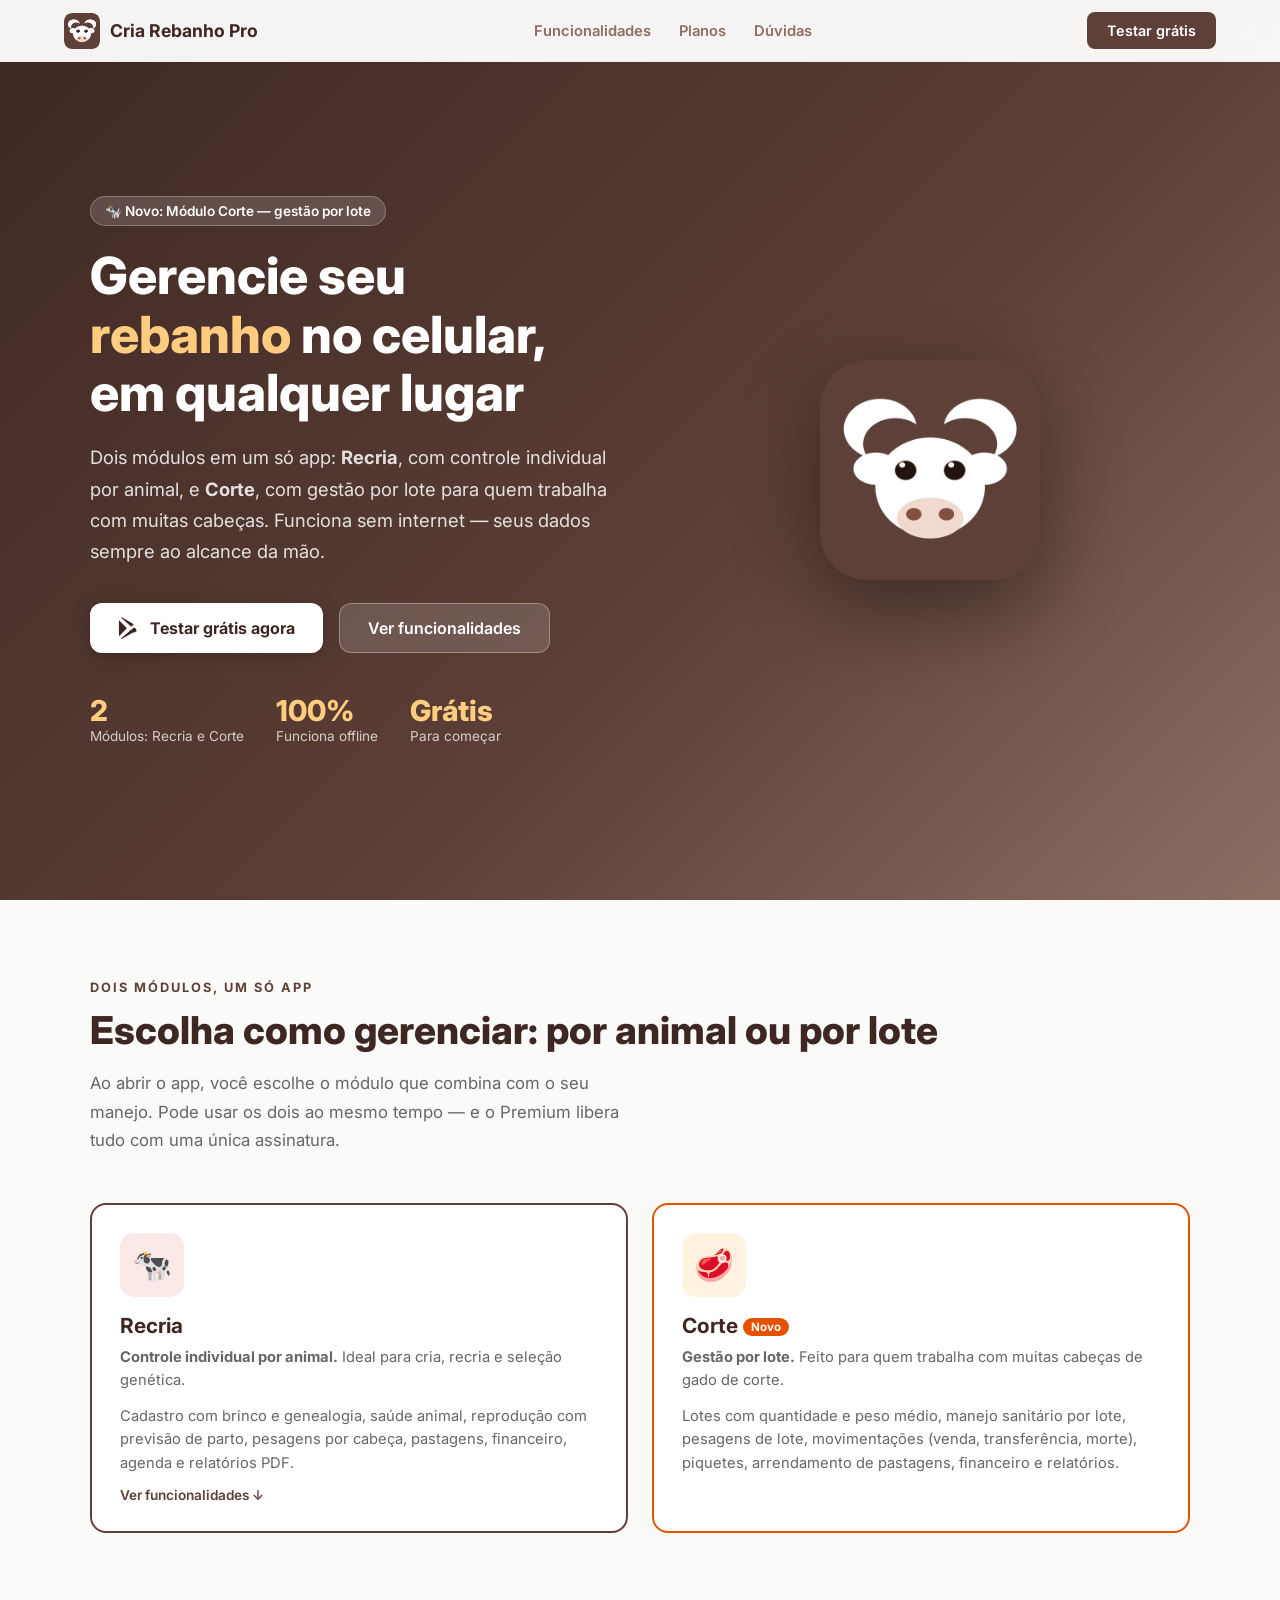
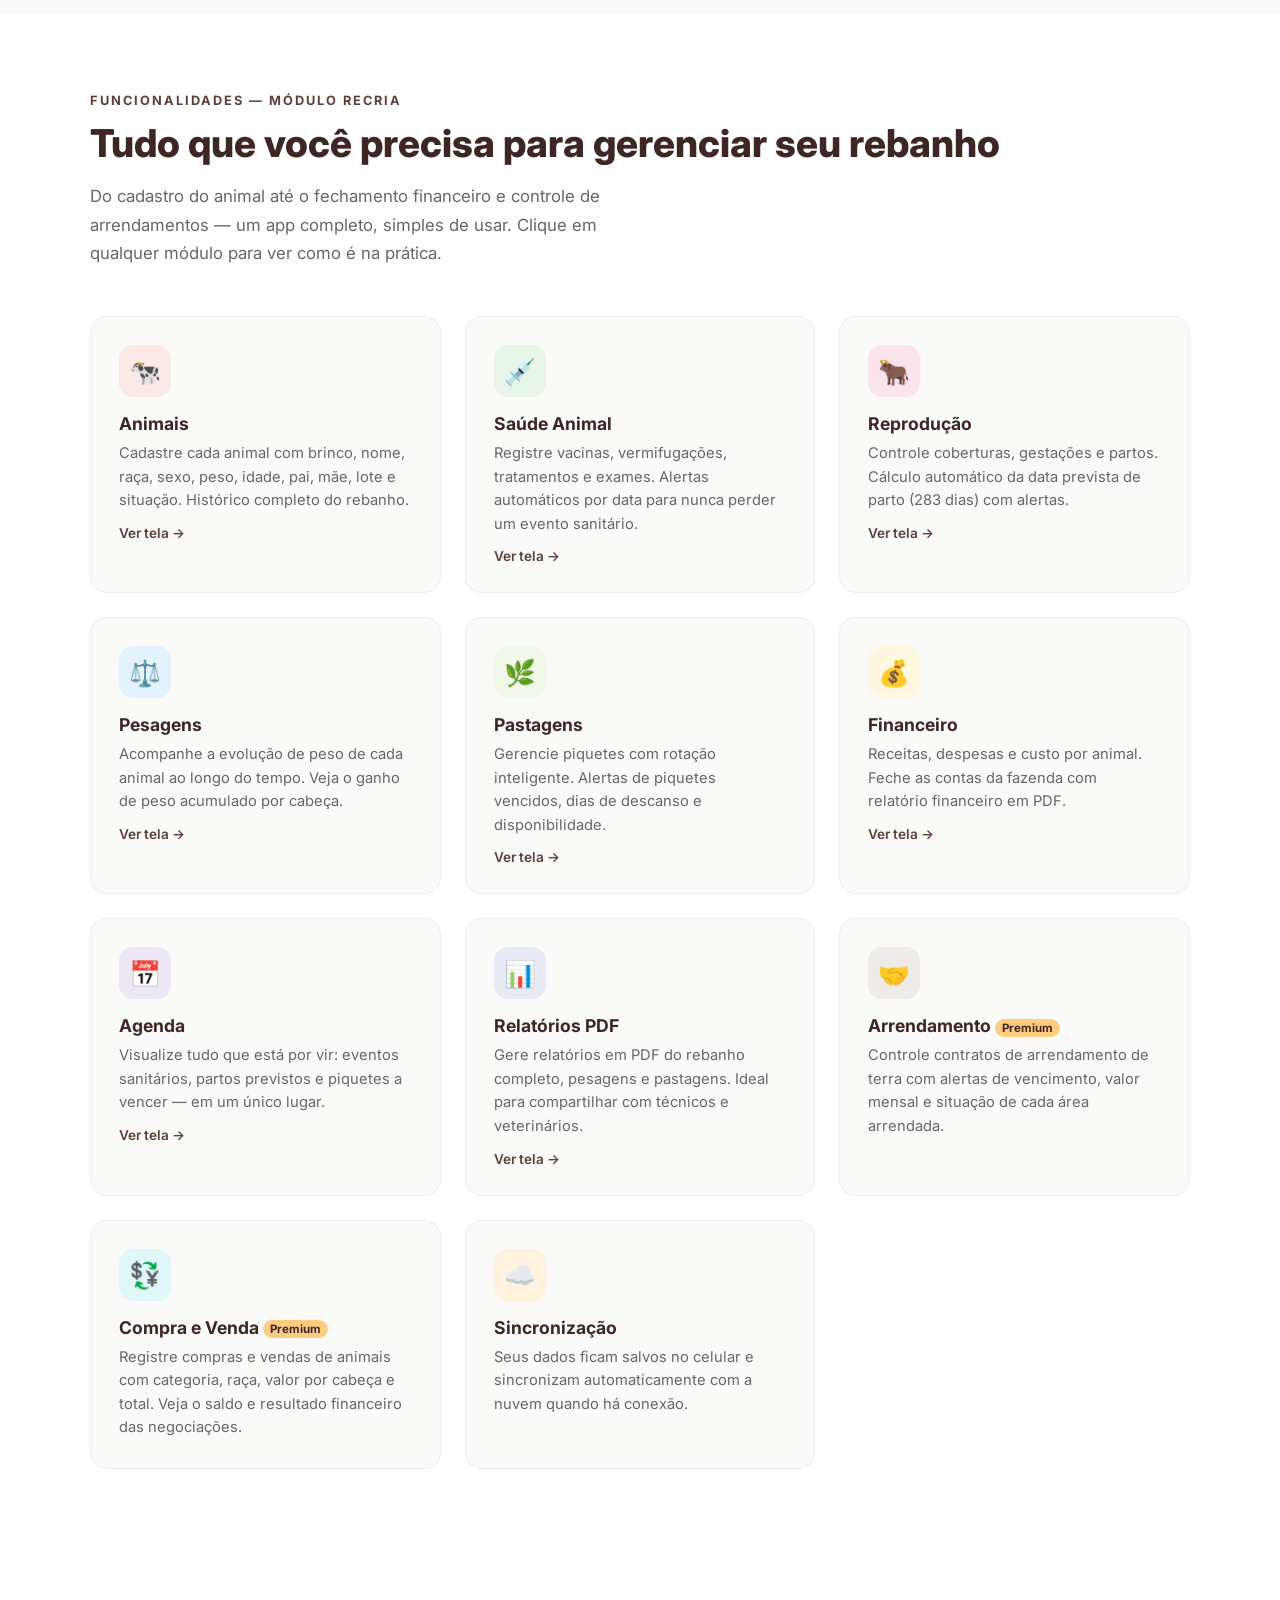
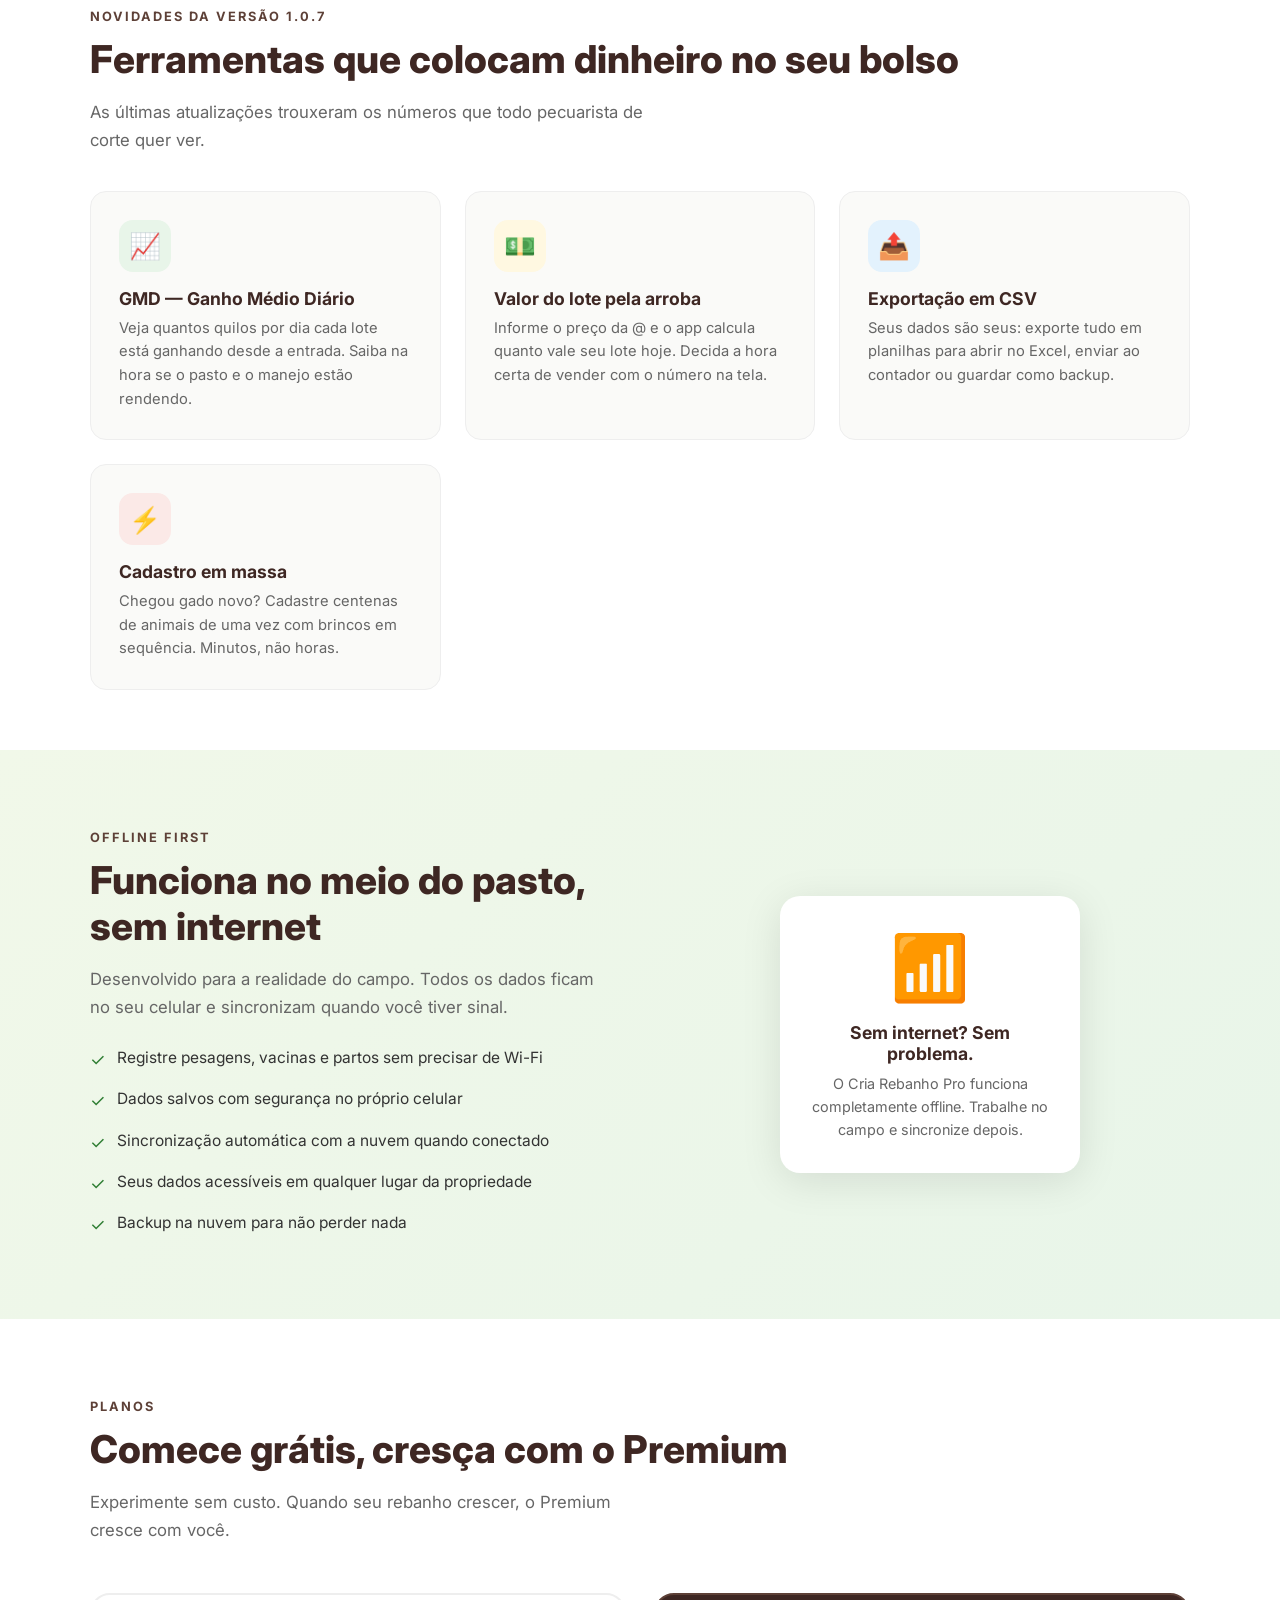
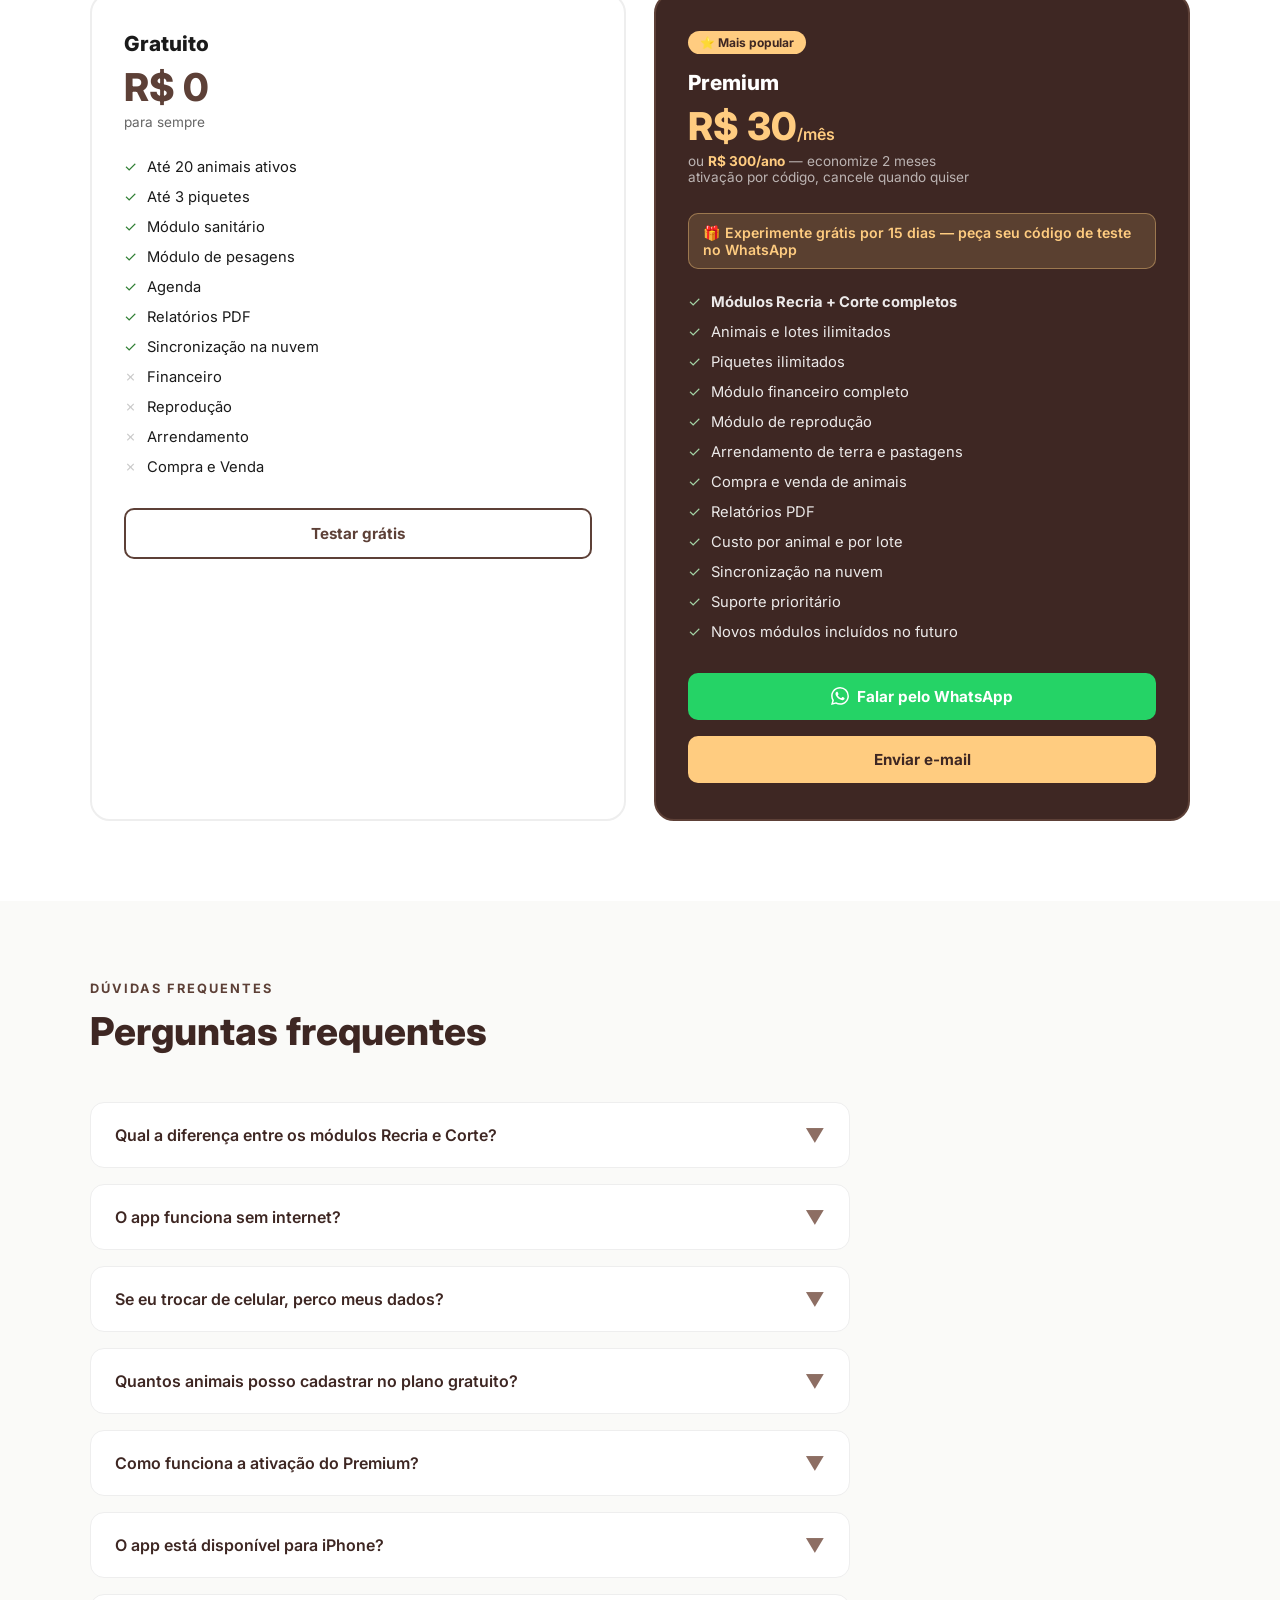
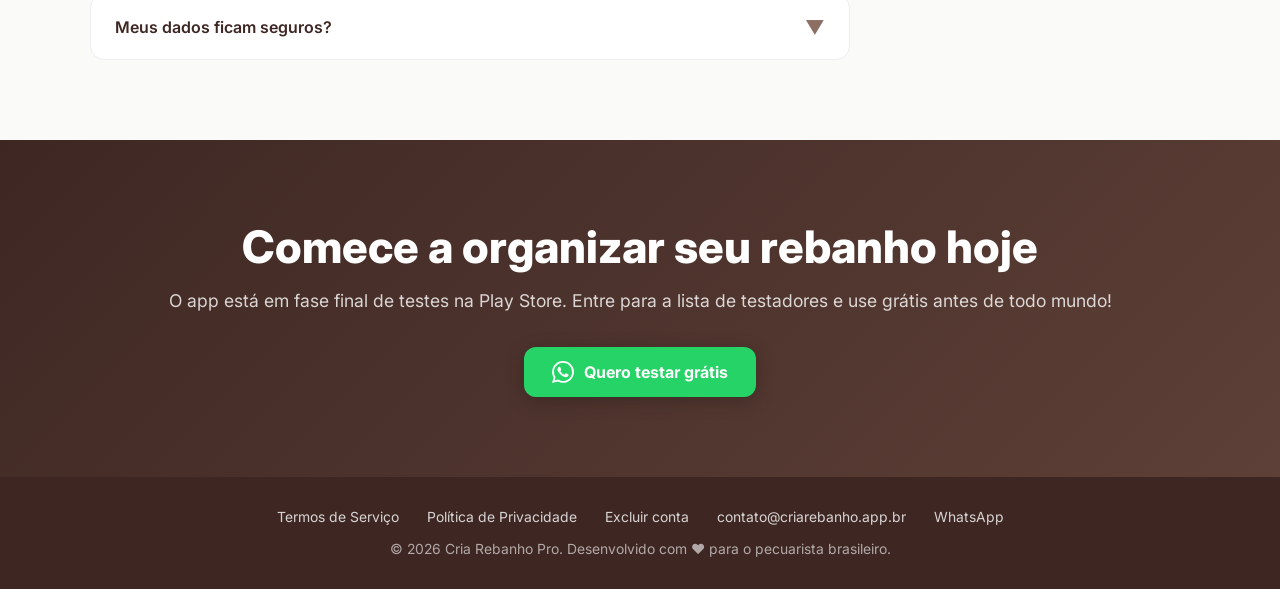
==== commit 8b0680ae: "Cria os Termos de Servico exigidos pelo Play Console O console nao deixa concluir a ficha do app sem" ====
--- a/index.html
+++ b/index.html
@@ -640,6 +640,7 @@
 <!-- FOOTER -->
 <footer>
   <div class="footer-links">
+    <a href="termos.html">Termos de Serviço</a>
     <a href="privacidade.html">Política de Privacidade</a>
     <a href="excluir-conta.html">Excluir conta</a>
     <a href="mailto:contato@criarebanho.app.br">contato@criarebanho.app.br</a>
